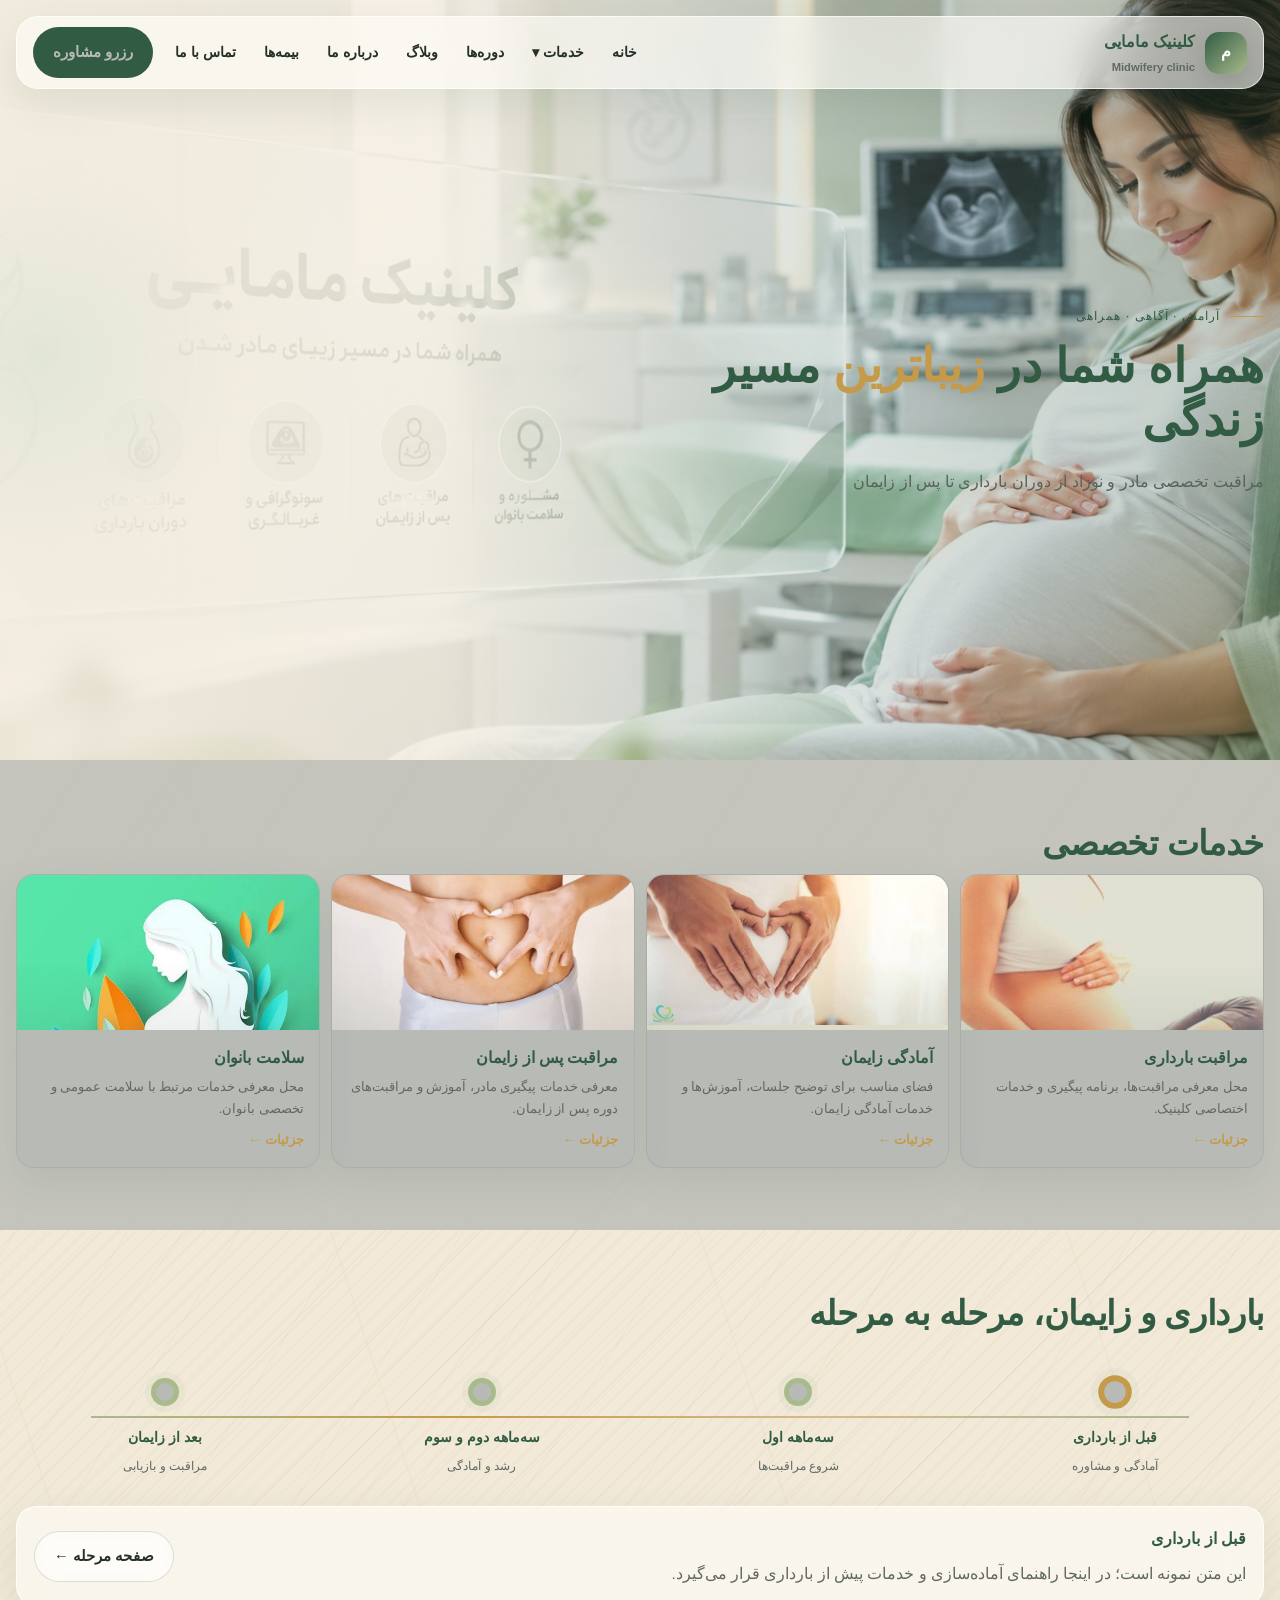
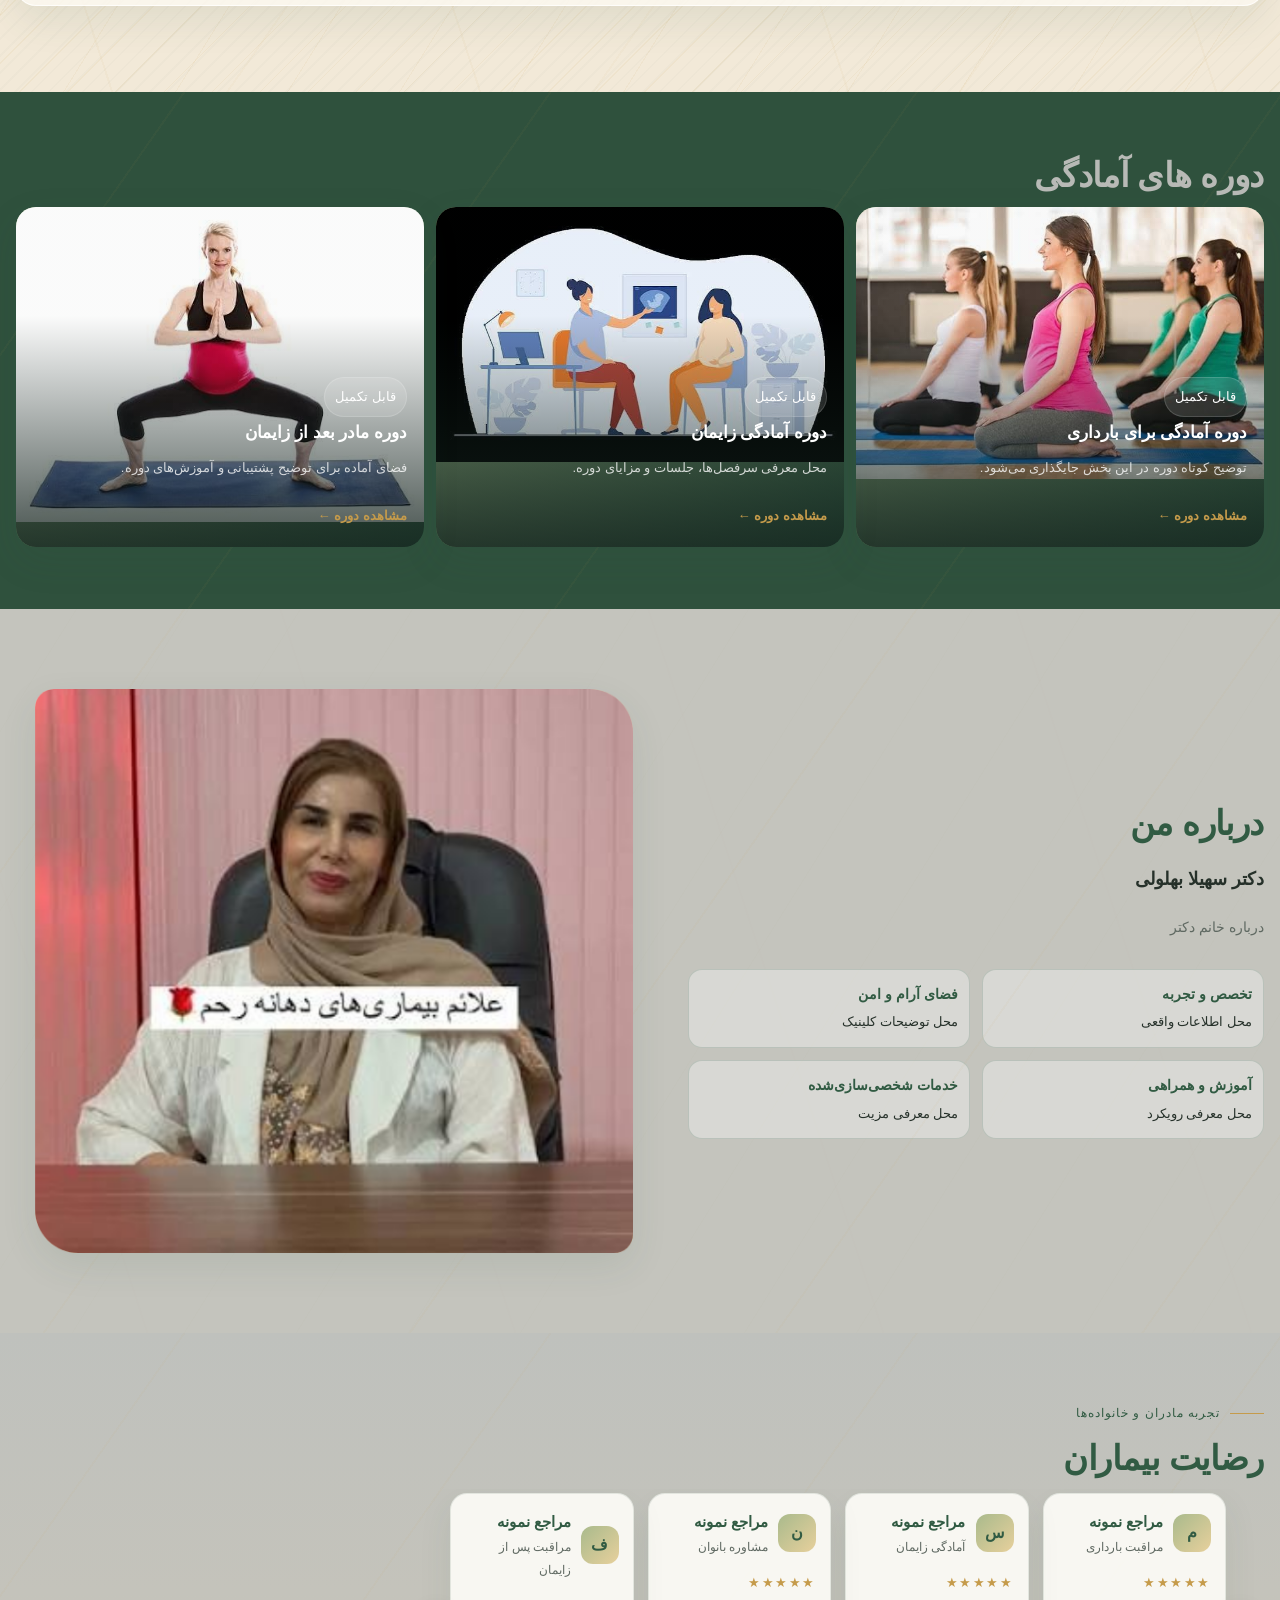
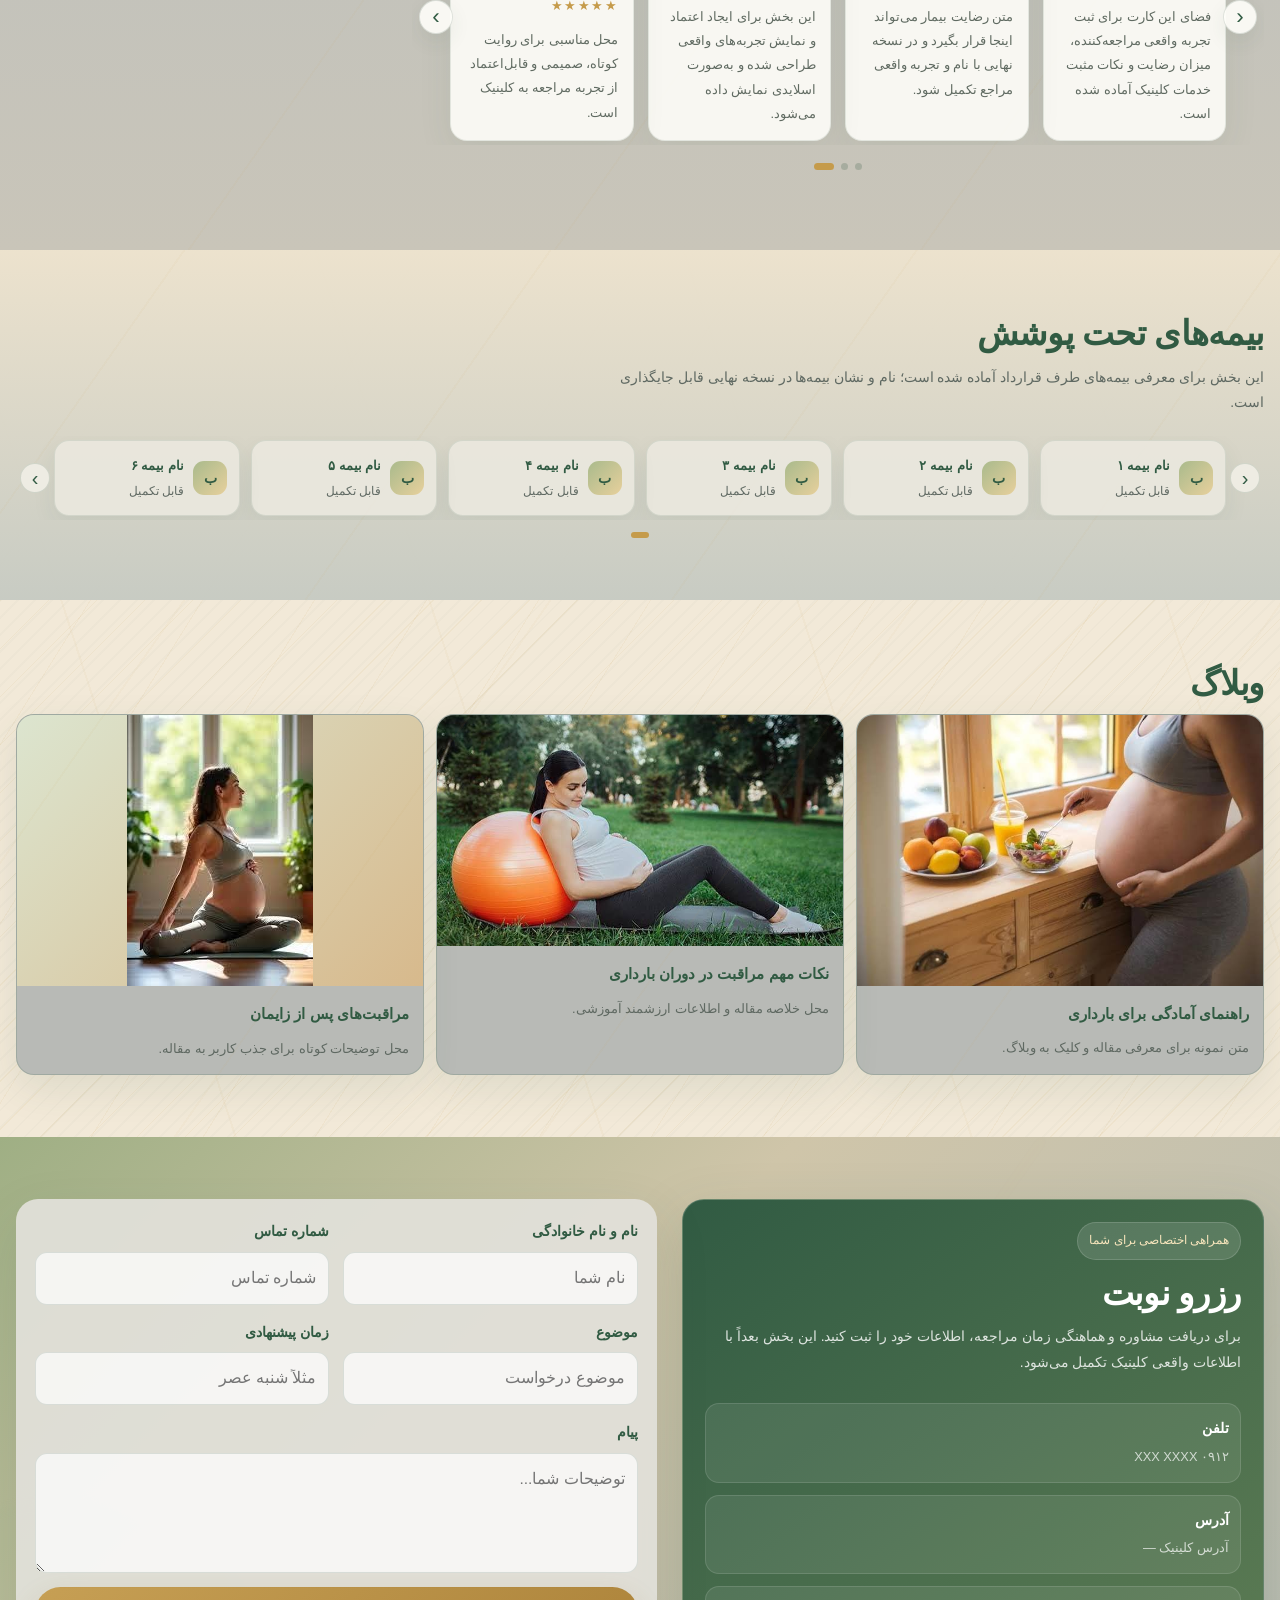
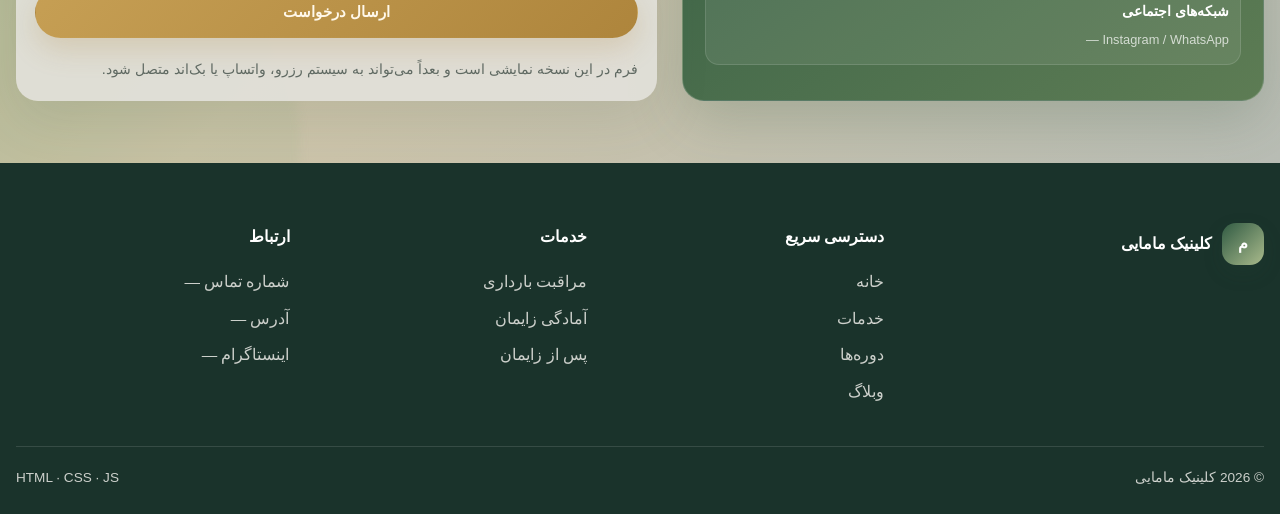
==== index.html @ 62bb9a8d "midwifery-clinic midwifery-clinic" ====
<!doctype html>
<html lang="fa" dir="rtl">
<head>
<meta charset="utf-8">
<meta name="viewport" content="width=device-width, initial-scale=1">
<meta name="theme-color" content="#31553E">
<meta name="description" content="قالب مدرن و ریسپانسیو کلینیک مامایی با HTML، CSS و JavaScript؛ آماده شخصی‌سازی و جایگذاری اطلاعات کلینیک.">
<meta name="robots" content="index,follow">
<link rel="canonical" href="https://sahar-eshghi.github.io/midwifery-clinic/">
<link rel="icon" href="images/hero.jpg" type="image/jpeg">
<link rel="stylesheet" href="assets/css/style.css">
<title>کلینیک مامایی | مراقبت، آموزش و همراهی</title>
</head>
<body>
<a class="skip-link" href="#main">رفتن به محتوای اصلی</a>
<header class="header">
  <div class="container">
    <nav class="nav glass" aria-label="منوی اصلی">
      <a class="brand" href="index.html">
        <span class="brand-mark">م</span>
        <span class="brand-text">کلینیک مامایی<small style="display:block;font-size:.7rem;font-weight:600;color:var(--muted)">Midwifery clinic</small></span>
      </a>
      <button class="mobile-toggle" aria-expanded="false" aria-label="باز کردن منو">☰</button>
      <div class="nav-links">
        <a class="nav-link" href="index.html">خانه</a>
        <div class="nav-item">
          <a class="nav-link" href="services/index.html">خدمات ▾</a>
          <div class="mega-menu glass">
            <div class="mega-grid">
              <div class="mega-col"><h4>مراقبت و مشاوره</h4><a href="services/prenatal.html">مراقبت بارداری</a><a href="services/postpartum.html">مراقبت پس از زایمان</a><a href="services/index.html#consult">مشاوره تخصصی</a></div>
              <div class="mega-col"><h4>آمادگی و سلامت</h4><a href="services/birth.html">آمادگی زایمان</a><a href="services/women.html">سلامت بانوان</a><a href="services/index.html#nutrition">تغذیه و سبک زندگی</a></div>
              <div class="mega-col"><h4>مسیرهای ویژه</h4><a href="services/index.html#classes">کلاس‌های آموزشی</a><a href="services/index.html#online">خدمات آنلاین</a><a href="services/index.html#faq">سؤالات متداول</a></div>
            </div>
          </div>
        </div>
        <a class="nav-link" href="courses/index.html">دوره‌ها</a>
        <a class="nav-link" href="blog/index.html">وبلاگ</a>
        <a class="nav-link" href="#about">درباره ما</a>
        <a class="nav-link" href="#insurance">بیمه‌ها</a>
        <a class="nav-link" href="#contact">تماس با ما</a>
        <a class="btn btn-primary nav-cta" href="#contact">رزرو مشاوره</a>
      </div>
    </nav>
  </div>
</header>

<main id="main">
<section class="hero">
  <div class="hero-background">
    <img src="images/hero.jpg" alt="کلینیک مامایی">
  </div>

  <div class="hero-overlay container">
    <div class="hero-copy">
      <span class="kicker">آرامش · آگاهی · همراهی</span>

      <h1>
        همراه شما در <span>زیباترین</span> مسیر زندگی
      </h1>

      <p>مراقبت تخصصی مادر و نوزاد از دوران بارداری تا پس از زایمان
      </p>
    </div>

    <div class="hero-fantasy">
      <!-- فرم فانتزی سمت چپ -->
    </div>
  </div>
</section>

<section class="section section-cream" id="services">
<div class="container">
  <div class="reveal"><h2 class="section-title">خدمات تخصصی</h2></div>
  <div class="cards-4">
    <a class="service-card reveal" href="services/prenatal.html"><div class="visual"><img class="zoomable" src="images/service-prenatal.jpg" alt="مراقبت بارداری"></div><div class="card-body"><h3>مراقبت بارداری</h3><p>محل معرفی مراقبت‌ها، برنامه پیگیری و خدمات اختصاصی کلینیک.</p><span class="card-arrow">جزئیات ←</span></div></a>
    <a class="service-card reveal" href="services/birth.html"><div class="visual"><img class="zoomable" src="images/service-birth.jpg" alt="آمادگی زایمان"></div><div class="card-body"><h3>آمادگی زایمان</h3><p>فضای مناسب برای توضیح جلسات، آموزش‌ها و خدمات آمادگی زایمان.</p><span class="card-arrow">جزئیات ←</span></div></a>
    <a class="service-card reveal" href="services/postpartum.html"><div class="visual"><img class="zoomable" src="images/service-postpartum.jpg" alt="مراقبت پس از زایمان"></div><div class="card-body"><h3>مراقبت پس از زایمان</h3><p>معرفی خدمات پیگیری مادر، آموزش و مراقبت‌های دوره پس از زایمان.</p><span class="card-arrow">جزئیات ←</span></div></a>
    <a class="service-card reveal" href="services/women.html"><div class="visual"><img class="zoomable" src="images/service-women.jpg" alt="سلامت بانوان"></div><div class="card-body"><h3>سلامت بانوان</h3><p>محل معرفی خدمات مرتبط با سلامت عمومی و تخصصی بانوان.</p><span class="card-arrow">جزئیات ←</span></div></a>
  </div>
</div>
</section>

<section class="section striped" id="journey">
<div class="container">
  <div class="reveal"><h2 class="section-title">بارداری و زایمان، مرحله به مرحله</h2></div>
  <div class="timeline-wrap">
    <div class="timeline-line"></div>
    <div class="timeline">
      <div class="time-step active reveal" data-title="قبل از بارداری" data-text="این متن نمونه است؛ در اینجا راهنمای آماده‌سازی و خدمات پیش از بارداری قرار می‌گیرد." data-href="journey/before.html"><div class="time-dot"></div><h3>قبل از بارداری</h3><p>آمادگی و مشاوره</p></div>
      <div class="time-step reveal" data-title="سه‌ماهه اول" data-text="محل توضیح مراقبت‌های اولیه، برنامه پیگیری و نکات مهم این مرحله." data-href="services/prenatal.html"><div class="time-dot"></div><h3>سه‌ماهه اول</h3><p>شروع مراقبت‌ها</p></div>
      <div class="time-step reveal" data-title="سه‌ماهه دوم و سوم" data-text="محل معرفی مراقبت‌های تکمیلی، آموزش و آماده‌سازی تدریجی برای زایمان." data-href="services/birth.html"><div class="time-dot"></div><h3>سه‌ماهه دوم و سوم</h3><p>رشد و آمادگی</p></div>
      <div class="time-step reveal" data-title="بعد از زایمان" data-text="محل معرفی برنامه پیگیری مادر و مراقبت‌های دوره پس از زایمان." data-href="services/postpartum.html"><div class="time-dot"></div><h3>بعد از زایمان</h3><p>مراقبت و بازیابی</p></div>
    </div>
    <div class="timeline-detail glass">
      <div><h4>قبل از بارداری</h4><p>این متن نمونه است؛ در اینجا راهنمای آماده‌سازی و خدمات پیش از بارداری قرار می‌گیرد.</p></div>
      <a class="btn btn-ghost" href="services/index.html#consult">صفحه مرحله ←</a>
    </div>
  </div>
</div>
</section>

<section class="section section-deep" id="courses">
<div class="container">
  <div class="reveal"><h2 class="section-title">دوره های آمادگی </h2></div>
  <div class="course-grid">
    <a class="course-card reveal" href="courses/pregnancy-prep.html"><div class="course-visual"><img class="zoomable" src="images/course-pregnancy.jpg" alt="دوره آمادگی بارداری"></div><div class="course-content"><span class="course-tag">قابل تکمیل</span><h3>دوره آمادگی برای بارداری</h3><p>توضیح کوتاه دوره در این بخش جایگذاری می‌شود.</p><span class="card-arrow">مشاهده دوره ←</span></div></a>
    <a class="course-card reveal" href="courses/birth-prep.html"><div class="course-visual"><img class="zoomable" src="images/course-birth.jpg" alt="دوره آمادگی زایمان"></div><div class="course-content"><span class="course-tag">قابل تکمیل</span><h3>دوره آمادگی زایمان</h3><p>محل معرفی سرفصل‌ها، جلسات و مزایای دوره.</p><span class="card-arrow">مشاهده دوره ←</span></div></a>
    <a class="course-card reveal" href="courses/postpartum-course.html"><div class="course-visual"><img class="zoomable" src="images/course-postpartum.jpg" alt="دوره بعد از زایمان"></div><div class="course-content"><span class="course-tag">قابل تکمیل</span><h3>دوره مادر بعد از زایمان</h3><p>فضای آماده برای توضیح پشتیبانی و آموزش‌های دوره.</p><span class="card-arrow">مشاهده دوره ←</span></div></a>
  </div>
</div>
</section>

<section class="section section-cream" id="about">
<div class="container about-grid">
  <div class="about-copy reveal">
    <h2 class="section-title">درباره من</h2>
    <h3>دکتر سهیلا بهلولی</h3>
    <p> درباره خانم دکتر</p>
    <div class="about-points">
      <div class="about-point"><strong>تخصص و تجربه</strong><span>محل اطلاعات واقعی</span></div>
      <div class="about-point"><strong>فضای آرام و امن</strong><span>محل توضیحات کلینیک</span></div>
      <div class="about-point"><strong>آموزش و همراهی</strong><span>محل معرفی رویکرد</span></div>
      <div class="about-point"><strong>خدمات شخصی‌سازی‌شده</strong><span>محل معرفی مزیت</span></div>
    </div>
  </div>
  <div class="about-media reveal"><div class="about-image scale-on-scroll"><img src="images/clinic-photo.jpg" alt="تصویر کلینیک مامایی" class="zoomable" style="width:100%;height:100%;object-fit:cover"><span class="placeholder" style="display:none">تصویر درباره ما</span></div></div>
</div>
</section>

<section class="section satisfaction-section" id="satisfaction">
<div class="container">
  <div class="satisfaction-heading reveal">
    <div>
      <span class="kicker">تجربه مادران و خانواده‌ها</span>
      <h2 class="section-title">رضایت بیماران</h2>
  <div class="testimonial-slider" data-autoplay="10000">
    <div class="testimonial-track">
      <article class="testimonial-card reveal"><div class="testimonial-top"><div class="testimonial-avatar">م</div><div><strong>مراجع نمونه</strong><span>مراقبت بارداری</span></div></div><div class="stars" aria-label="۵ از ۵">★★★★★</div><p>فضای این کارت برای ثبت تجربه واقعی مراجعه‌کننده، میزان رضایت و نکات مثبت خدمات کلینیک آماده شده است.</p></article>
      <article class="testimonial-card reveal"><div class="testimonial-top"><div class="testimonial-avatar">س</div><div><strong>مراجع نمونه</strong><span>آمادگی زایمان</span></div></div><div class="stars" aria-label="۵ از ۵">★★★★★</div><p>متن رضایت بیمار می‌تواند اینجا قرار بگیرد و در نسخه نهایی با نام و تجربه واقعی مراجع تکمیل شود.</p></article>
      <article class="testimonial-card reveal"><div class="testimonial-top"><div class="testimonial-avatar">ن</div><div><strong>مراجع نمونه</strong><span>مشاوره بانوان</span></div></div><div class="stars" aria-label="۵ از ۵">★★★★★</div><p>این بخش برای ایجاد اعتماد و نمایش تجربه‌های واقعی طراحی شده و به‌صورت اسلایدی نمایش داده می‌شود.</p></article>
      <article class="testimonial-card reveal"><div class="testimonial-top"><div class="testimonial-avatar">ف</div><div><strong>مراجع نمونه</strong><span>مراقبت پس از زایمان</span></div></div><div class="stars" aria-label="۵ از ۵">★★★★★</div><p>محل مناسبی برای روایت کوتاه، صمیمی و قابل‌اعتماد از تجربه مراجعه به کلینیک است.</p></article>
      <article class="testimonial-card reveal"><div class="testimonial-top"><div class="testimonial-avatar">ر</div><div><strong>مراجع نمونه</strong><span>کلاس آموزشی</span></div></div><div class="stars" aria-label="۵ از ۵">★★★★★</div><p>می‌توان این قسمت را با بازخورد کوتاه مادران، دوره‌های آموزشی و خدمات شخصی‌سازی‌شده تکمیل کرد.</p></article>
      <article class="testimonial-card reveal"><div class="testimonial-top"><div class="testimonial-avatar">ب</div><div><strong>مراجع نمونه</strong><span>سلامت بانوان</span></div></div><div class="stars" aria-label="۵ از ۵">★★★★★</div><p>کادرهای کوچک‌تر باعث می‌شوند چند تجربه در یک ردیف دیده شوند و در فاصله‌های زمانی مشخص جابه‌جا شوند.</p></article>
    </div>
    <button class="slider-control slider-prev" type="button" aria-label="اسلاید قبلی">‹</button>
    <button class="slider-control slider-next" type="button" aria-label="اسلاید بعدی">›</button>
  </div>
  <div class="slider-dots" aria-label="انتخاب اسلاید"></div>
</div>
</section>

<section class="section insurance-section" id="insurance">
<div class="container">
  <div class="reveal"><h2 class="section-title">بیمه‌های تحت پوشش</h2></div>
  <p class="section-lead insurance-lead">این بخش برای معرفی بیمه‌های طرف قرارداد آماده شده است؛ نام و نشان بیمه‌ها در نسخه نهایی قابل جایگذاری است.</p>
  <div class="insurance-slider" data-autoplay="10000">
    <div class="insurance-track">
      <article class="insurance-card reveal"><div class="insurance-icon">ب</div><div><h3>نام بیمه ۱</h3><span>قابل تکمیل</span></div></article>
      <article class="insurance-card reveal"><div class="insurance-icon">ب</div><div><h3>نام بیمه ۲</h3><span>قابل تکمیل</span></div></article>
      <article class="insurance-card reveal"><div class="insurance-icon">ب</div><div><h3>نام بیمه ۳</h3><span>قابل تکمیل</span></div></article>
      <article class="insurance-card reveal"><div class="insurance-icon">ب</div><div><h3>نام بیمه ۴</h3><span>قابل تکمیل</span></div></article>
      <article class="insurance-card reveal"><div class="insurance-icon">ب</div><div><h3>نام بیمه ۵</h3><span>قابل تکمیل</span></div></article>
      <article class="insurance-card reveal"><div class="insurance-icon">ب</div><div><h3>نام بیمه ۶</h3><span>قابل تکمیل</span></div></article>
    </div>
    <button class="insurance-control insurance-prev" type="button" aria-label="بیمه قبلی">‹</button>
    <button class="insurance-control insurance-next" type="button" aria-label="بیمه بعدی">›</button>
  </div>
  <div class="insurance-dots" aria-label="انتخاب اسلاید بیمه‌ها"></div>
</div>
</section>

<section class="section striped" id="blog-preview">
<div class="container">
  <div class="reveal"><h2 class="section-title">وبلاگ</h2></div>
  <div class="blog-grid">
    <a class="blog-card reveal" href="blog/index.html#article-1"><div class="thumb"><img src="images/article-health.jpg" alt="مقاله سلامت" class="zoomable"></div><div class="blog-body"><h3>راهنمای آمادگی برای بارداری</h3><p>متن نمونه برای معرفی مقاله و کلیک به وبلاگ.</p></div></a>
    <a class="blog-card reveal" href="blog/index.html#article-2"><div class="thumb"><img src="images/article-pregnancy.jpg" alt="مقاله بارداری" class="zoomable"></div><div class="blog-body"><h3>نکات مهم مراقبت در دوران بارداری</h3><p>محل خلاصه مقاله و اطلاعات ارزشمند آموزشی.</p></div></a>
    <a class="blog-card reveal" href="blog/index.html#article-3"><div class="thumb"><img src="images/article-postpartum.jpg" alt="مقاله پس از زایمان" class="zoomable"></div><div class="blog-body"><h3>مراقبت‌های پس از زایمان</h3><p>محل توضیحات کوتاه برای جذب کاربر به مقاله.</p></div></a>
  </div>
</div>
</section>

<section class="section section-cream appointment-section" id="contact">
<div class="container contact-grid">
  <div class="contact-card appointment-intro reveal">
    <span class="appointment-kicker">همراهی اختصاصی برای شما</span>
    <h2 class="section-title">رزرو نوبت</h2>
    <p class="appointment-lead">برای دریافت مشاوره و هماهنگی زمان مراجعه، اطلاعات خود را ثبت کنید. این بخش بعداً با اطلاعات واقعی کلینیک تکمیل می‌شود.</p>
    <div class="about-points" style="grid-template-columns:1fr">
      <div class="about-point"><strong>تلفن</strong><span>۰۹۱۲ XXX XXXX</span></div>
      <div class="about-point"><strong>آدرس</strong><span>آدرس کلینیک — </span></div>
      <div class="about-point"><strong>شبکه‌های اجتماعی</strong><span>Instagram / WhatsApp — </span></div>
    </div>
  </div>
  <form class="contact-card appointment-form reveal" action="#" method="post">
    <div class="form-grid">
      <div class="field"><label for="name">نام و نام خانوادگی</label><input id="name" name="name" placeholder="نام شما"></div>
      <div class="field"><label for="phone">شماره تماس</label><input id="phone" name="phone" inputmode="tel" placeholder="شماره تماس"></div>
      <div class="field"><label for="subject">موضوع</label><input id="subject" name="subject" placeholder="موضوع درخواست"></div>
      <div class="field"><label for="time">زمان پیشنهادی</label><input id="time" name="time" placeholder="مثلاً شنبه عصر"></div>
      <div class="field full"><label for="message">پیام</label><textarea id="message" name="message" placeholder="توضیحات شما..."></textarea></div>
      <div class="field full"><button class="btn btn-primary" type="submit">ارسال درخواست</button></div>
    </div>
    <div class="section-note">فرم در این نسخه نمایشی است و بعداً می‌تواند به سیستم رزرو، واتساپ یا بک‌اند متصل شود.</div>
  </form>
</div>
</section>
</main>

<footer class="footer">
  <div class="container">
    <div class="footer-grid">
      <div><div class="brand" style="color:#fff"><span class="brand-mark">م</span><span>کلینیک مامایی</span></div></div>
      <div><h4>دسترسی سریع</h4><a href="index.html">خانه</a><a href="services/index.html">خدمات</a><a href="courses/index.html">دوره‌ها</a><a href="blog/index.html">وبلاگ</a></div>
      <div><h4>خدمات</h4><a href="services/prenatal.html">مراقبت بارداری</a><a href="services/birth.html">آمادگی زایمان</a><a href="services/postpartum.html">پس از زایمان</a></div>
      <div><h4>ارتباط</h4><a href="#contact">شماره تماس — </a><a href="#contact">آدرس — </a><a href="#contact">اینستاگرام — </a></div>
    </div>
    <div class="footer-bottom"><span>© 2026 کلینیک مامایی </span><span>HTML · CSS · JS</span></div>
  </div>
</footer>
<script src="assets/js/main.js"></script>
</body></html>

    <p class="section-lead"
---- assets/css/style.css ----
:root{
  --cream:#f5efe5;
  --cream-2:#fbf8f2;
  --sage:#a9b8a2;
  --sage-2:#d6dfd1;
  --deep:#234338;
  --deep-2:#315548;
  --rose:#d9a7a4;
  --gold:#c9ab78;
  --gold-2:#ead7b4;
  --ink:#23302a;
  --muted:#6a746e;
  --white:#fffdf9;
  --line:rgba(35,67,56,.13);
  --shadow:0 20px 60px rgba(35,67,56,.10);
  --radius:28px;
  --max:1440px;
}
*{box-sizing:border-box}
html{scroll-behavior:smooth}
body{margin:0;font-family:Vazirmatn,Tahoma,Arial,sans-serif;background:var(--cream);color:var(--ink);line-height:1.9;overflow-x:hidden}
a{color:inherit;text-decoration:none}
img{max-width:100%;display:block}
button,input,textarea{font:inherit}
.container{width:min(calc(100% - 32px),var(--max));margin-inline:auto}
.section{padding:110px 0;position:relative}
.section-title{font-size:clamp(2rem,4vw,3.6rem);line-height:1.25;color:var(--deep);margin:0 0 18px;font-weight:800}
.section-lead{max-width:760px;color:var(--muted);font-size:1.05rem;margin:0 0 40px}
.kicker{display:inline-flex;align-items:center;gap:10px;color:var(--deep);font-size:.85rem;letter-spacing:.08em;text-transform:uppercase;margin-bottom:12px}
.kicker:before{content:"";width:34px;height:1px;background:var(--gold)}
.btn{display:inline-flex;align-items:center;justify-content:center;gap:10px;border:1px solid transparent;padding:13px 22px;border-radius:999px;font-weight:700;transition:.35s ease;cursor:pointer}
.btn-primary{background:var(--deep);color:var(--cream-2)}
.btn-primary:hover{transform:translateY(-3px);box-shadow:0 14px 30px rgba(35,67,56,.18)}
.btn-ghost{border-color:var(--line);background:rgba(255,255,255,.4);backdrop-filter:blur(12px)}
.btn-ghost:hover{border-color:var(--gold);transform:translateY(-3px)}
.glass{background:rgba(255,253,249,.62);backdrop-filter:blur(18px);border:1px solid rgba(255,255,255,.7);box-shadow:var(--shadow)}
.header{position:fixed;inset:0 0 auto 0;z-index:1000;padding:16px 0;transition:.35s ease}
.header.scrolled{background:rgba(245,239,229,.84);backdrop-filter:blur(18px);box-shadow:0 10px 35px rgba(35,67,56,.09)}
.nav{display:flex;align-items:center;justify-content:space-between;gap:20px;padding:10px 16px;border-radius:22px}
.brand{display:flex;align-items:center;gap:10px;font-weight:900;color:var(--deep)}
.brand-mark{width:42px;height:42px;border-radius:14px;background:linear-gradient(135deg,var(--deep),var(--sage));display:grid;place-items:center;color:#fff;font-weight:900;box-shadow:0 8px 20px rgba(35,67,56,.16)}
.nav-links{display:flex;align-items:center;gap:4px}
.nav-item{position:relative}
.nav-link{display:flex;align-items:center;gap:6px;padding:10px 13px;border-radius:12px;font-weight:700;font-size:.95rem}
.nav-link:hover{background:rgba(169,184,162,.18)}
.nav-cta{margin-inline-start:6px}
.mobile-toggle{display:none;border:0;background:transparent;font-size:1.7rem;color:var(--deep);cursor:pointer}
.mega-menu{position:absolute;top:calc(100% + 14px);right:0;width:min(760px,90vw);padding:24px;border-radius:24px;opacity:0;visibility:hidden;transform:translateY(-6px);transition:.25s ease}
.nav-item:hover .mega-menu,.nav-item:focus-within .mega-menu{opacity:1;visibility:visible;transform:translateY(0)}
.mega-grid{display:grid;grid-template-columns:repeat(3,1fr);gap:12px}
.mega-col h4{margin:0 0 10px;color:var(--deep);font-size:1rem}
.mega-col a{display:block;padding:8px 10px;border-radius:10px;color:var(--muted)}
.mega-col a:hover{background:var(--sage-2);color:var(--deep)}
.hero{min-height:760px;padding-top:140px;display:flex;align-items:center;position:relative;overflow:hidden}
.hero:before,.hero:after{content:"";position:absolute;border-radius:50%;filter:blur(5px);pointer-events:none}
.hero:before{width:520px;height:520px;left:-160px;top:130px;background:radial-gradient(circle,var(--sage-2),transparent 65%)}
.hero:after{width:420px;height:420px;right:-140px;bottom:-100px;background:radial-gradient(circle,rgba(217,167,164,.35),transparent 66%)}
.hero-grid{display:grid;grid-template-columns:1.1fr .9fr;gap:60px;align-items:center}
.hero-media{min-height:560px;position:relative}
.hero-media-frame{height:100%;min-height:560px;overflow:hidden;border-radius:45px 18px 45px 18px;position:relative;background:
  radial-gradient(circle at 60% 35%,rgba(255,255,255,.75),transparent 30%),
  linear-gradient(145deg,var(--sage-2),var(--cream-2));}
.hero-media-frame:before{content:"";position:absolute;inset:7% 8% 8% 12%;border:1px dashed rgba(35,67,56,.25);border-radius:42% 58% 55% 45%/42% 40% 60% 58%}
.fantasy-shape{position:absolute;width:52%;aspect-ratio:1;border-radius:52% 48% 39% 61%/51% 39% 61% 49%;background:linear-gradient(145deg,rgba(217,167,164,.78),rgba(201,171,120,.45));left:14%;top:21%;transform:rotate(-10deg);box-shadow:0 30px 50px rgba(35,67,56,.12)}
.fantasy-shape:after{content:"تصویر هیرو";position:absolute;inset:24%;display:grid;place-items:center;border:1px solid rgba(35,67,56,.16);border-radius:50%;font-size:1rem;color:var(--deep);background:rgba(255,255,255,.32);backdrop-filter:blur(6px)}
.floating-note{position:absolute;right:-18px;bottom:42px;padding:18px 20px;border-radius:18px;max-width:240px}
.hero-copy h1{font-size:clamp(2.8rem,5vw,5.6rem);line-height:1.15;color:var(--deep);margin:0 0 24px}
.hero-copy h1 span{color:var(--rose)}
.hero-copy p{font-size:1.15rem;color:var(--muted);max-width:650px}
.hero-actions{display:flex;gap:12px;flex-wrap:wrap;margin-top:30px}
.hero-meta{display:grid;grid-template-columns:repeat(3,1fr);gap:14px;margin-top:34px}
.meta{padding:18px;border-radius:18px;background:rgba(255,255,255,.38);border:1px solid rgba(35,67,56,.08)}
.meta strong{display:block;color:var(--deep);font-size:1.05rem}
.meta span{font-size:.86rem;color:var(--muted)}
.section-cream{background:var(--cream-2)}
.section-deep{background:var(--deep);color:var(--cream-2)}
.section-deep .section-title{color:var(--cream-2)}
.section-deep .section-lead{color:rgba(255,253,249,.72)}
.cards-4{display:grid;grid-template-columns:repeat(4,1fr);gap:18px}
.service-card{position:relative;overflow:hidden;border-radius:26px;min-height:390px;background:var(--cream-2);box-shadow:var(--shadow);transition:.45s cubic-bezier(.2,.8,.2,1);border:1px solid rgba(35,67,56,.08)}
.service-card:hover{transform:translateY(-8px)}
.service-card .visual{height:235px;overflow:hidden;background:linear-gradient(145deg,var(--sage-2),var(--cream));position:relative}
.service-card .visual .placeholder{position:absolute;inset:0;display:grid;place-items:center;color:var(--deep);font-weight:800}
.service-card .visual:after{content:"";position:absolute;inset:0;background:linear-gradient(to bottom,transparent 55%,rgba(35,67,56,.08))}
.service-card:hover .visual .zoomable{transform:scale(1.1)}
.zoomable{transition:transform .8s cubic-bezier(.2,.8,.2,1)}
.card-body{padding:22px}
.card-body h3{margin:0 0 8px;font-size:1.25rem;color:var(--deep)}
.card-body p{margin:0;color:var(--muted);font-size:.95rem}
.card-arrow{margin-top:18px;color:var(--gold);font-weight:800;display:inline-flex;gap:8px}
.timeline-wrap{position:relative;padding:35px 0}
.timeline-line{position:absolute;left:6%;right:6%;top:72px;height:2px;background:linear-gradient(90deg,var(--sage),var(--gold),var(--rose),var(--sage))}
.timeline{display:grid;grid-template-columns:repeat(4,1fr);gap:18px;position:relative}
.time-step{position:relative;text-align:center;cursor:pointer}
.time-dot{width:28px;height:28px;border-radius:50%;margin:10px auto 18px;background:var(--cream-2);border:5px solid var(--sage);box-shadow:0 0 0 6px rgba(169,184,162,.12);transition:.3s}
.time-step.active .time-dot{border-color:var(--gold);transform:scale(1.2)}
.time-step h3{color:var(--deep);margin:0;font-size:1.05rem}
.time-step p{color:var(--muted);font-size:.9rem;margin:5px auto 0;max-width:220px}
.timeline-detail{margin-top:28px;border-radius:24px;padding:24px;min-height:130px;display:flex;align-items:center;justify-content:space-between;gap:24px}
.timeline-detail h4{margin:0 0 6px;color:var(--deep);font-size:1.25rem}
.timeline-detail p{margin:0;color:var(--muted)}
.course-grid{display:grid;grid-template-columns:repeat(3,1fr);gap:20px}
.course-card{position:relative;min-height:430px;border-radius:28px;overflow:hidden;background:var(--deep);color:#fff;box-shadow:var(--shadow)}
.course-card .course-visual{position:absolute;inset:0;background:linear-gradient(145deg,var(--sage),var(--deep));}
.course-card .course-visual .placeholder{position:absolute;inset:0;display:grid;place-items:center;color:rgba(255,255,255,.85);font-weight:800}
.course-card .course-visual:after{content:"";position:absolute;inset:0;background:linear-gradient(to top,rgba(18,33,28,.78),rgba(18,33,28,.02) 68%)}
.course-content{position:absolute;inset:auto 0 0 0;padding:26px}
.course-content h3{font-size:1.4rem;margin:0 0 8px}
.course-content p{margin:0 0 16px;color:rgba(255,255,255,.78)}
.course-tag{display:inline-flex;padding:7px 10px;border-radius:999px;background:rgba(255,253,249,.13);border:1px solid rgba(255,255,255,.15);font-size:.8rem}
.about-grid{display:grid;grid-template-columns:.95fr 1.05fr;gap:70px;align-items:center}
.about-media{position:relative}
.about-image{min-height:280px;border-radius:20px 46px 20px 46px;background:linear-gradient(145deg,var(--sage-2),var(--rose));overflow:hidden;box-shadow:var(--shadow);position:relative}
.about-image .placeholder{position:absolute;inset:0;display:grid;place-items:center;color:var(--deep);font-weight:800}
.about-copy{max-width:760px}
.about-copy p{color:var(--muted);font-size:1.05rem}
.about-points{display:grid;grid-template-columns:repeat(2,1fr);gap:12px;margin-top:28px}
.about-point{padding:16px;border-radius:18px;border:1px solid var(--line);background:rgba(255,255,255,.35)}
.about-point strong{display:block;color:var(--deep)}
.striped{background-image:repeating-linear-gradient(135deg,rgba(35,67,56,.025) 0,rgba(35,67,56,.025) 2px,transparent 2px,transparent 12px)}
.blog-grid{display:grid;grid-template-columns:repeat(3,1fr);gap:20px}
.blog-card{background:var(--cream-2);border-radius:24px;overflow:hidden;border:1px solid var(--line);box-shadow:var(--shadow)}
.blog-card .thumb{aspect-ratio:16/9;background:linear-gradient(135deg,var(--sage-2),var(--rose));display:grid;place-items:center;color:var(--deep);font-weight:800}
.blog-body{padding:22px}.blog-body h3{margin:0 0 8px;color:var(--deep)}.blog-body p{margin:0;color:var(--muted)}
.contact-grid{display:grid;grid-template-columns:1fr 1.1fr;gap:25px}
.contact-card{padding:28px;border-radius:28px}
.form-grid{display:grid;grid-template-columns:repeat(2,1fr);gap:14px}
.field{display:flex;flex-direction:column;gap:7px}
.field.full{grid-column:1/-1}
.field label{font-size:.9rem;color:var(--deep);font-weight:700}
.field input,.field textarea{border:1px solid var(--line);background:rgba(255,255,255,.5);padding:14px 15px;border-radius:14px;outline:none}
.field textarea{min-height:150px;resize:vertical}
.footer{background:#1a332b;color:rgba(255,253,249,.78);padding:60px 0 24px}
.footer-grid{display:grid;grid-template-columns:1.3fr 1fr 1fr 1fr;gap:24px}
.footer h4{color:#fff;margin:0 0 12px}.footer a{display:block;padding:4px 0}.footer a:hover{color:#fff}
.footer-bottom{margin-top:35px;padding-top:18px;border-top:1px solid rgba(255,255,255,.12);font-size:.85rem;display:flex;justify-content:space-between;gap:10px;flex-wrap:wrap}
.page-hero{padding:170px 0 80px;background:linear-gradient(180deg,var(--cream-2),var(--cream));}
.page-hero-grid{display:grid;grid-template-columns:1fr .8fr;gap:40px;align-items:end}
.page-hero h1{font-size:clamp(2.4rem,5vw,4.8rem);line-height:1.15;color:var(--deep);margin:0 0 15px}
.page-hero p{color:var(--muted);max-width:760px;font-size:1.06rem}
.page-visual{min-height:260px;border-radius:28px;background:linear-gradient(145deg,var(--sage-2),var(--rose));display:grid;place-items:center;color:var(--deep);font-weight:800;box-shadow:var(--shadow)}
.detail-grid{display:grid;grid-template-columns:repeat(2,1fr);gap:20px}
.detail-card{padding:28px;border-radius:24px}
.faq{display:grid;gap:12px}.faq-item{border:1px solid var(--line);border-radius:18px;background:rgba(255,255,255,.4);overflow:hidden}.faq-q{width:100%;padding:18px 20px;border:0;background:none;text-align:right;font-weight:800;color:var(--deep);cursor:pointer;display:flex;justify-content:space-between}.faq-a{display:none;padding:0 20px 18px;color:var(--muted)}.faq-item.open .faq-a{display:block}
.reveal{opacity:0;transform:translateY(24px);transition:.8s ease}.reveal.visible{opacity:1;transform:none}
.scale-on-scroll{transform:scale(.94);transition:transform .3s ease-out;will-change:transform}
.badge{display:inline-flex;align-items:center;gap:6px;padding:8px 12px;border-radius:999px;background:var(--gold-2);color:var(--deep);font-size:.8rem;font-weight:800}
.section-note{padding:18px 0 0;color:var(--muted);font-size:.9rem}
.skip-link{position:absolute;right:-9999px}.skip-link:focus{right:10px;top:10px;z-index:9999;background:#fff;padding:8px}
@media(max-width:1100px){
  .cards-4{grid-template-columns:repeat(2,1fr)}
  .hero-grid,.about-grid,.page-hero-grid,.contact-grid{grid-template-columns:1fr}
  .hero-media{order:-1}
  .course-grid,.blog-grid{grid-template-columns:repeat(2,1fr)}
  .footer-grid{grid-template-columns:repeat(2,1fr)}
}
@media(max-width:780px){
  .section{padding:78px 0}
  .nav-links{display:none;position:absolute;top:78px;right:16px;left:16px;padding:16px;border-radius:20px;flex-direction:column;align-items:stretch;background:rgba(251,248,242,.96);backdrop-filter:blur(16px);box-shadow:var(--shadow)}
  .nav-links.open{display:flex}
  .mobile-toggle{display:block}
  .nav-item:hover .mega-menu{display:none}
  .nav-cta{margin:8px 0 0}
  .hero{padding-top:120px;min-height:auto}
  .hero-media,.hero-media-frame{min-height:390px}
  .hero-copy h1{font-size:clamp(2.4rem,11vw,4.2rem)}
  .hero-meta{grid-template-columns:1fr}
  .timeline{grid-template-columns:1fr 1fr;gap:24px}
  .timeline-line{display:none}
  .timeline-detail{flex-direction:column;align-items:flex-start}
  .course-grid,.blog-grid,.detail-grid{grid-template-columns:1fr}
  .about-grid{gap:28px}
  .about-image{min-height:390px}
  .about-points,.form-grid{grid-template-columns:1fr}
  .field.full{grid-column:auto}
  .footer-grid{grid-template-columns:1fr}
}
@media(max-width:450px){
  .container{width:min(calc(100% - 22px),var(--max))}
  .nav{padding:8px 12px}
  .brand-text small{display:none}
  .hero-media,.hero-media-frame{min-height:320px}
  .hero-grid{gap:28px}
  .cards-4{grid-template-columns:1fr}
  .service-card{min-height:350px}
  .timeline{grid-template-columns:1fr}
  .page-hero{padding-top:135px}
}


/* ===============================
   User-requested visual refinements
   =============================== */
:root{
  --cream:#F4EDDF;
  --cream-2:#FCF9F2;
  --sage:#A8B88F;
  --sage-2:#DDE5D2;
  --deep:#31553E;
  --deep-2:#416B50;
  --rose:#D7B98C;
  --gold:#C7A15A;
  --gold-2:#E9D5A9;
  --ink:#2D382F;
  --muted:#687268;
  --white:#FFFEFA;
  --line:rgba(49,85,62,.14);
  --shadow:0 18px 50px rgba(49,85,62,.10);
}
body{font-size:15.5px;line-height:1.85}
.section{padding:92px 0}
.section-title{font-size:clamp(1.75rem,3.2vw,3rem);margin-bottom:14px}
.section-lead{font-size:.98rem;margin-bottom:30px}
.kicker{font-size:.78rem}
.nav-link{font-size:.9rem;padding:9px 12px}
.btn{padding:11px 19px;font-size:.92rem}
.hero{min-height:760px;padding:0;display:flex;align-items:stretch;isolation:isolate}
.hero-background{position:absolute;inset:0;z-index:-2;overflow:hidden}
.hero-background:after{content:"";position:absolute;inset:0;background:linear-gradient(90deg,rgba(244,237,223,.95) 0%,rgba(244,237,223,.78) 34%,rgba(49,85,62,.16) 65%,rgba(49,85,62,.30) 100%)}
.hero-background img{width:100%;height:100%;object-fit:cover;object-position:center center}
.hero-overlay{position:relative;z-index:2;width:min(calc(100% - 32px),var(--max));min-height:760px;display:flex;align-items:center;justify-content:flex-start}
.hero-copy{max-width:680px;padding:110px 0 60px}
.hero-copy h1{font-size:clamp(2.35rem,4.2vw,4.7rem);margin-bottom:18px}
.hero-copy h1 span{color:var(--gold)}
.hero-copy p{font-size:1.02rem;color:#58635B;max-width:600px}
.hero-fantasy{display:none}
.hero:before{width:420px;height:420px;left:-170px;top:150px;background:radial-gradient(circle,rgba(221,229,210,.72),transparent 68%)}
.hero:after{width:360px;height:360px;right:-150px;bottom:-120px;background:radial-gradient(circle,rgba(199,161,90,.22),transparent 68%)}
.cards-4{gap:14px}
.service-card{min-height:330px;border-radius:22px}
.service-card .visual{height:190px}
.card-body{padding:17px}
.card-body h3{font-size:1.08rem;margin-bottom:6px}
.card-body p{font-size:.88rem}
.card-arrow{margin-top:12px;font-size:.9rem}
.course-grid,.blog-grid{gap:15px}
.course-card{min-height:390px;border-radius:24px}
.course-content{padding:20px}
.course-content h3{font-size:1.2rem}
.course-content p{font-size:.9rem}
.about-grid{gap:52px}
.about-copy p{font-size:.98rem}
.about-point{padding:13px;border-radius:16px}
.blog-card{border-radius:20px}
.blog-body{padding:17px}
.blog-body h3{font-size:1.08rem}
.blog-body p{font-size:.88rem}
.timeline-detail{border-radius:20px;padding:20px;min-height:110px}
.timeline-detail h4{font-size:1.1rem}
.time-step h3{font-size:.96rem}
.time-step p{font-size:.84rem}
.page-hero{padding:145px 0 65px}
.page-hero h1{font-size:clamp(2.1rem,4.2vw,4.2rem)}
.page-hero p{font-size:.98rem}
.detail-card{padding:22px;border-radius:20px}
.faq-q{padding:15px 17px;font-size:.95rem}
.faq-a{font-size:.9rem}

.appointment-section{position:relative;overflow:hidden;background:
  radial-gradient(circle at 15% 20%,rgba(199,161,90,.24),transparent 28%),
  radial-gradient(circle at 90% 80%,rgba(168,184,143,.34),transparent 30%),
  linear-gradient(135deg,#EFE1C8 0%,#F8F1E5 48%,#DCE6D2 100%)}
.appointment-section:before{content:"";position:absolute;width:420px;height:420px;right:-180px;top:-180px;border-radius:50%;background:rgba(199,161,90,.15);filter:blur(4px);pointer-events:none}
.appointment-section:after{content:"";position:absolute;left:-180px;bottom:-220px;width:480px;height:480px;border-radius:50%;background:rgba(168,184,143,.18);filter:blur(4px);pointer-events:none}
.appointment-intro,.appointment-form{position:relative;z-index:1}
.appointment-intro{padding:30px;border-radius:28px;background:linear-gradient(145deg,rgba(49,85,62,.97),rgba(65,107,80,.94));color:#fff;box-shadow:0 20px 55px rgba(49,85,62,.22);border:1px solid rgba(255,255,255,.18)}
.appointment-intro .section-title{color:#fff}
.appointment-kicker{display:inline-flex;padding:7px 11px;border-radius:999px;background:rgba(255,255,255,.12);border:1px solid rgba(255,255,255,.15);font-size:.78rem;color:#F7E5BC;margin-bottom:12px}
.appointment-lead{margin:0;color:rgba(255,255,255,.82);font-size:.98rem;max-width:560px}
.appointment-intro .about-point{background:rgba(255,255,255,.08);border-color:rgba(255,255,255,.12)}
.appointment-intro .about-point strong{color:#fff}
.appointment-intro .about-point span{color:rgba(255,255,255,.72)}
.appointment-form{padding:24px;border-radius:28px;background:rgba(255,254,250,.82);border-color:rgba(255,255,255,.88);box-shadow:0 20px 55px rgba(49,85,62,.12)}
.appointment-form .btn-primary{width:100%;background:linear-gradient(135deg,#C69F54,#AE853C);color:#fff8ea;box-shadow:0 12px 28px rgba(174,133,60,.22)}
.appointment-form .btn-primary:hover{background:linear-gradient(135deg,#D2AE69,#B88D43);box-shadow:0 16px 34px rgba(174,133,60,.28)}
.appointment-form .field input,.appointment-form .field textarea{background:rgba(255,255,255,.7);border-color:rgba(49,85,62,.15)}
.appointment-form .field input:focus,.appointment-form .field textarea:focus{border-color:var(--gold);box-shadow:0 0 0 4px rgba(199,161,90,.12)}

.satisfaction-section{background:linear-gradient(180deg,#F8F2E7,#F1E9D9);overflow:hidden}
.satisfaction-heading{display:grid;grid-template-columns:1fr .9fr;gap:35px;align-items:end;margin-bottom:26px}
.satisfaction-heading .section-lead{margin:0;max-width:520px}
.testimonial-slider{position:relative;padding:4px 44px;overflow:hidden}
.testimonial-track{display:flex;gap:14px;direction:rtl;transition:transform .65s cubic-bezier(.2,.8,.2,1);will-change:transform}
.testimonial-card{flex:0 0 calc((100% - 42px)/4);min-width:0;padding:18px;border-radius:20px;background:rgba(255,254,250,.88);border:1px solid rgba(49,85,62,.11);box-shadow:0 12px 34px rgba(49,85,62,.08);transition:transform .35s ease,box-shadow .35s ease}
.testimonial-card:hover{transform:translateY(-5px);box-shadow:0 18px 40px rgba(49,85,62,.12)}
.testimonial-top{display:flex;align-items:center;gap:10px}
.testimonial-avatar{width:42px;height:42px;border-radius:14px;background:linear-gradient(135deg,var(--sage),var(--gold-2));display:grid;place-items:center;color:var(--deep);font-weight:900}
.testimonial-top strong{display:block;color:var(--deep);font-size:.94rem}
.testimonial-top span{display:block;color:var(--muted);font-size:.78rem}
.stars{margin-top:12px;color:var(--gold);letter-spacing:.12em;font-size:.8rem}
.testimonial-card p{margin:10px 0 0;color:#606B62;font-size:.86rem;line-height:1.9}
.slider-control{position:absolute;top:50%;transform:translateY(-50%);width:34px;height:34px;border-radius:50%;border:1px solid rgba(49,85,62,.16);background:rgba(255,254,250,.9);color:var(--deep);display:grid;place-items:center;cursor:pointer;box-shadow:0 8px 20px rgba(49,85,62,.08);z-index:3;font-size:1.4rem;line-height:1}
.slider-prev{right:7px}.slider-next{left:7px}
.slider-control:hover{background:var(--gold-2);border-color:var(--gold)}
.slider-dots{display:flex;justify-content:center;gap:7px;margin-top:18px;direction:ltr}
.slider-dot{width:7px;height:7px;border-radius:50%;border:0;background:rgba(49,85,62,.22);padding:0;cursor:pointer;transition:.3s}
.slider-dot.active{width:20px;border-radius:999px;background:var(--gold)}

@media(max-width:1100px){
  .section{padding:82px 0}
  .testimonial-card{flex-basis:calc((100% - 14px)/2)}
  .satisfaction-heading{grid-template-columns:1fr}
}
@media(max-width:780px){
  .section{padding:72px 0}
  .hero{min-height:650px}
  .hero-overlay{min-height:650px}
  .hero-background:after{background:linear-gradient(180deg,rgba(244,237,223,.88) 0%,rgba(244,237,223,.68) 44%,rgba(49,85,62,.35) 100%)}
  .hero-copy{padding:130px 0 50px;max-width:620px}
  .hero-copy h1{font-size:clamp(2.05rem,9vw,3.4rem)}
  .hero-copy p{font-size:.94rem}
  .testimonial-slider{padding-inline:35px}
  .testimonial-card{flex-basis:100%}
  .appointment-intro,.appointment-form{padding:22px}
}
@media(max-width:450px){
  .container{width:min(calc(100% - 22px),var(--max))}
  .hero{min-height:600px}
  .hero-overlay{min-height:600px}
  .hero-copy{padding-top:120px}
  .section-title{font-size:clamp(1.65rem,8vw,2.25rem)}
  .testimonial-slider{padding-inline:30px}
}

/* ===============================
   Latest visual refinements
   =============================== */
:root{
  --cream:#F2E9D8;
  --cream-2:#B8BAB6;
  --sage:#A9BA8C;
  --sage-2:#DCE5CF;
  --deep:#315B43;
  --deep-2:#477254;
  --gold:#C59B4B;
  --gold-2:#E7D09C;
  --ink:#26312A;
  --muted:#5F6962;
  --white:#B8BAB6;
  --line:rgba(49,91,67,.18);
  --shadow:0 14px 38px rgba(49,91,67,.10);
}
body{
  background-color:var(--cream);
  background-image:repeating-linear-gradient(122deg,rgba(197,155,75,.07) 0,rgba(197,155,75,.07) 1px,transparent 1px,transparent 95px),repeating-linear-gradient(72deg,transparent 0,transparent 175px,rgba(197,155,75,.05) 175px,rgba(197,155,75,.05) 177px,transparent 177px,transparent 350px);
}
body::selection{background:rgba(197,155,75,.26)}
h1,h2,h3,h4,h5,h6,.nav-link,.brand,.btn,.kicker,.badge{font-family:Tahoma,Arial,sans-serif}
.section{padding:62px 0}
.section-title{font-size:clamp(1.55rem,2.65vw,2.55rem);margin-bottom:10px;letter-spacing:-.01em}
.page-hero h1{font-size:clamp(1.95rem,3.8vw,4.1rem)}
.hero-copy h1{font-size:clamp(2rem,3.65vw,4.05rem)}
.card-body h3,.course-content h3,.blog-body h3{font-family:Tahoma,Arial,sans-serif}
.section-cream{background:rgba(184,186,182,.78)}
.striped{background-image:repeating-linear-gradient(135deg,rgba(197,155,75,.08) 0,rgba(197,155,75,.08) 1px,transparent 1px,transparent 34px),repeating-linear-gradient(135deg,rgba(35,67,56,.018) 0,rgba(35,67,56,.018) 2px,transparent 2px,transparent 12px)}
.section-deep{background:#2F513D}
.section-deep::before,.section-cream::before,.satisfaction-section::before,.insurance-section::before,.appointment-section::before,.striped::before{content:"";position:absolute;inset:0;pointer-events:none;opacity:.55;background:repeating-linear-gradient(125deg,transparent 0 150px,rgba(197,155,75,.08) 150px 152px,transparent 152px 300px)}
.cards-4{gap:11px}
.service-card{min-height:290px;border-radius:18px}
.service-card .visual{height:155px}
.card-body{padding:13px 15px}
.card-body h3{font-size:.98rem;margin-bottom:4px}
.card-body p{font-size:.8rem;line-height:1.7}
.card-arrow{margin-top:8px;font-size:.82rem}
.course-grid,.blog-grid{gap:12px}
.course-card{min-height:340px;border-radius:20px}
.course-content{padding:17px}
.course-content h3{font-size:1.05rem}
.course-content p{font-size:.82rem}
.about-grid{gap:36px}
.about-image{min-height:420px;border-radius:20px 46px 20px 46px}
.about-image img{transition:transform .8s cubic-bezier(.2,.8,.2,1);transform-origin:center}
.about-image:hover img{transform:scale(1.14) translate3d(-2.5%,-2.5%,0)}
.about-copy p{font-size:.9rem}
.about-point{padding:11px;border-radius:14px}
.about-point strong{font-size:.9rem}.about-point span{font-size:.8rem}
.blog-card{border-radius:18px}.blog-body{padding:14px}.blog-body h3{font-size:.96rem}.blog-body p{font-size:.8rem}
.timeline-wrap{padding:24px 0}.timeline-detail{padding:17px;min-height:95px}.timeline-detail h4{font-size:1rem}.time-step h3{font-size:.88rem}.time-step p{font-size:.78rem}
.contact-card{padding:20px;border-radius:22px}
.appointment-section{background:linear-gradient(135deg,#9FAF84 0%,#CFC5A9 42%,#B9BDB5 100%)}
.appointment-intro{padding:22px;border-radius:22px;background:linear-gradient(145deg,#315B43,#5D7C54)}
.appointment-form{padding:19px;border-radius:22px;background:rgba(226,225,219,.92)}
.appointment-lead{font-size:.87rem}.appointment-kicker{font-size:.72rem}
.field input,.field textarea{padding:11px 12px;border-radius:12px}
.field textarea{min-height:120px}
.testimonial-card{padding:14px;border-radius:17px}.testimonial-card p{font-size:.8rem}.testimonial-avatar{width:38px;height:38px;border-radius:12px}
.satisfaction-section{background:linear-gradient(180deg,#BFC1BD,#C9C5B9)}
.satisfaction-heading{margin-bottom:18px}.testimonial-slider{padding-inline:38px}
.testimonial-card{flex-basis:calc((100% - 42px)/4)}

.insurance-section{background:linear-gradient(180deg,rgba(236,226,205,.96),rgba(198,202,194,.96));overflow:hidden}
.insurance-lead{font-size:.86rem;margin-bottom:20px;max-width:650px}
.insurance-slider{position:relative;padding:4px 38px;overflow:hidden}
.insurance-track{display:flex;gap:11px;direction:rtl;transition:transform .65s cubic-bezier(.2,.8,.2,1);will-change:transform}
.insurance-card{flex:0 0 calc((100% - 55px)/6);min-width:0;padding:13px 12px;border-radius:15px;background:rgba(236,233,224,.86);border:1px solid rgba(49,91,67,.12);box-shadow:0 9px 24px rgba(49,91,67,.07);display:flex;align-items:center;gap:9px;min-height:74px;transition:transform .3s ease,box-shadow .3s ease}
.insurance-card:hover{transform:translateY(-4px);box-shadow:0 13px 28px rgba(49,91,67,.11)}
.insurance-icon{width:34px;height:34px;flex:0 0 34px;border-radius:11px;background:linear-gradient(135deg,var(--sage),var(--gold-2));color:var(--deep);display:grid;place-items:center;font-weight:900;font-size:.85rem}
.insurance-card h3{margin:0;color:var(--deep);font-size:.84rem}.insurance-card span{display:block;margin-top:2px;color:var(--muted);font-size:.72rem}
.insurance-control{position:absolute;top:50%;transform:translateY(-50%);width:30px;height:30px;border-radius:50%;border:1px solid rgba(49,91,67,.16);background:rgba(240,238,230,.93);color:var(--deep);display:grid;place-items:center;cursor:pointer;z-index:3;font-size:1.25rem;line-height:1}
.insurance-prev{right:4px}.insurance-next{left:4px}.insurance-control:hover{background:var(--gold-2);border-color:var(--gold)}
.insurance-dots{display:flex;justify-content:center;gap:6px;margin-top:12px;direction:ltr}.insurance-dot{width:6px;height:6px;border-radius:50%;border:0;background:rgba(49,91,67,.22);padding:0;cursor:pointer;transition:.3s}.insurance-dot.active{width:18px;border-radius:999px;background:var(--gold)}

@media(max-width:1100px){
  .section{padding:54px 0}
  .testimonial-card{flex-basis:calc((100% - 14px)/2)}
  .insurance-card{flex-basis:calc((100% - 33px)/4)}
}
@media(max-width:780px){
  .section{padding:48px 0}
  .section-title{font-size:clamp(1.35rem,5.6vw,2rem)}
  .hero{min-height:610px}.hero-overlay{min-height:610px}
  .hero-copy h1{font-size:clamp(1.75rem,8.2vw,2.95rem)}
  .about-image{min-height:350px}
  .insurance-card{flex-basis:calc((100% - 11px)/2)}
  .insurance-slider{padding-inline:33px}
}
@media(max-width:450px){
  .section{padding:42px 0}
  .hero{min-height:570px}.hero-overlay{min-height:570px}
  .hero-copy h1{font-size:clamp(1.65rem,8.5vw,2.35rem)}
  .insurance-card{flex-basis:100%}
}
/* کاهش ارتفاع عکس سکشن درباره من */
#about .about-image {
    height: 600px !important;
    min-height: 600px !important;
    overflow: hidden;
}

#about .about-image img {
    width: 100% !important;
    height: 100% !important;
    object-fit: contain;
    display: block;
}
@media (max-width: 780px) {
    #about .about-image {
        height: 240px !important;
        min-height: 240px !important;
    }
}

@media (max-width: 450px) {
    #about .about-image {
        height: 210px !important;
        min-height: 210px !important;
    }
}
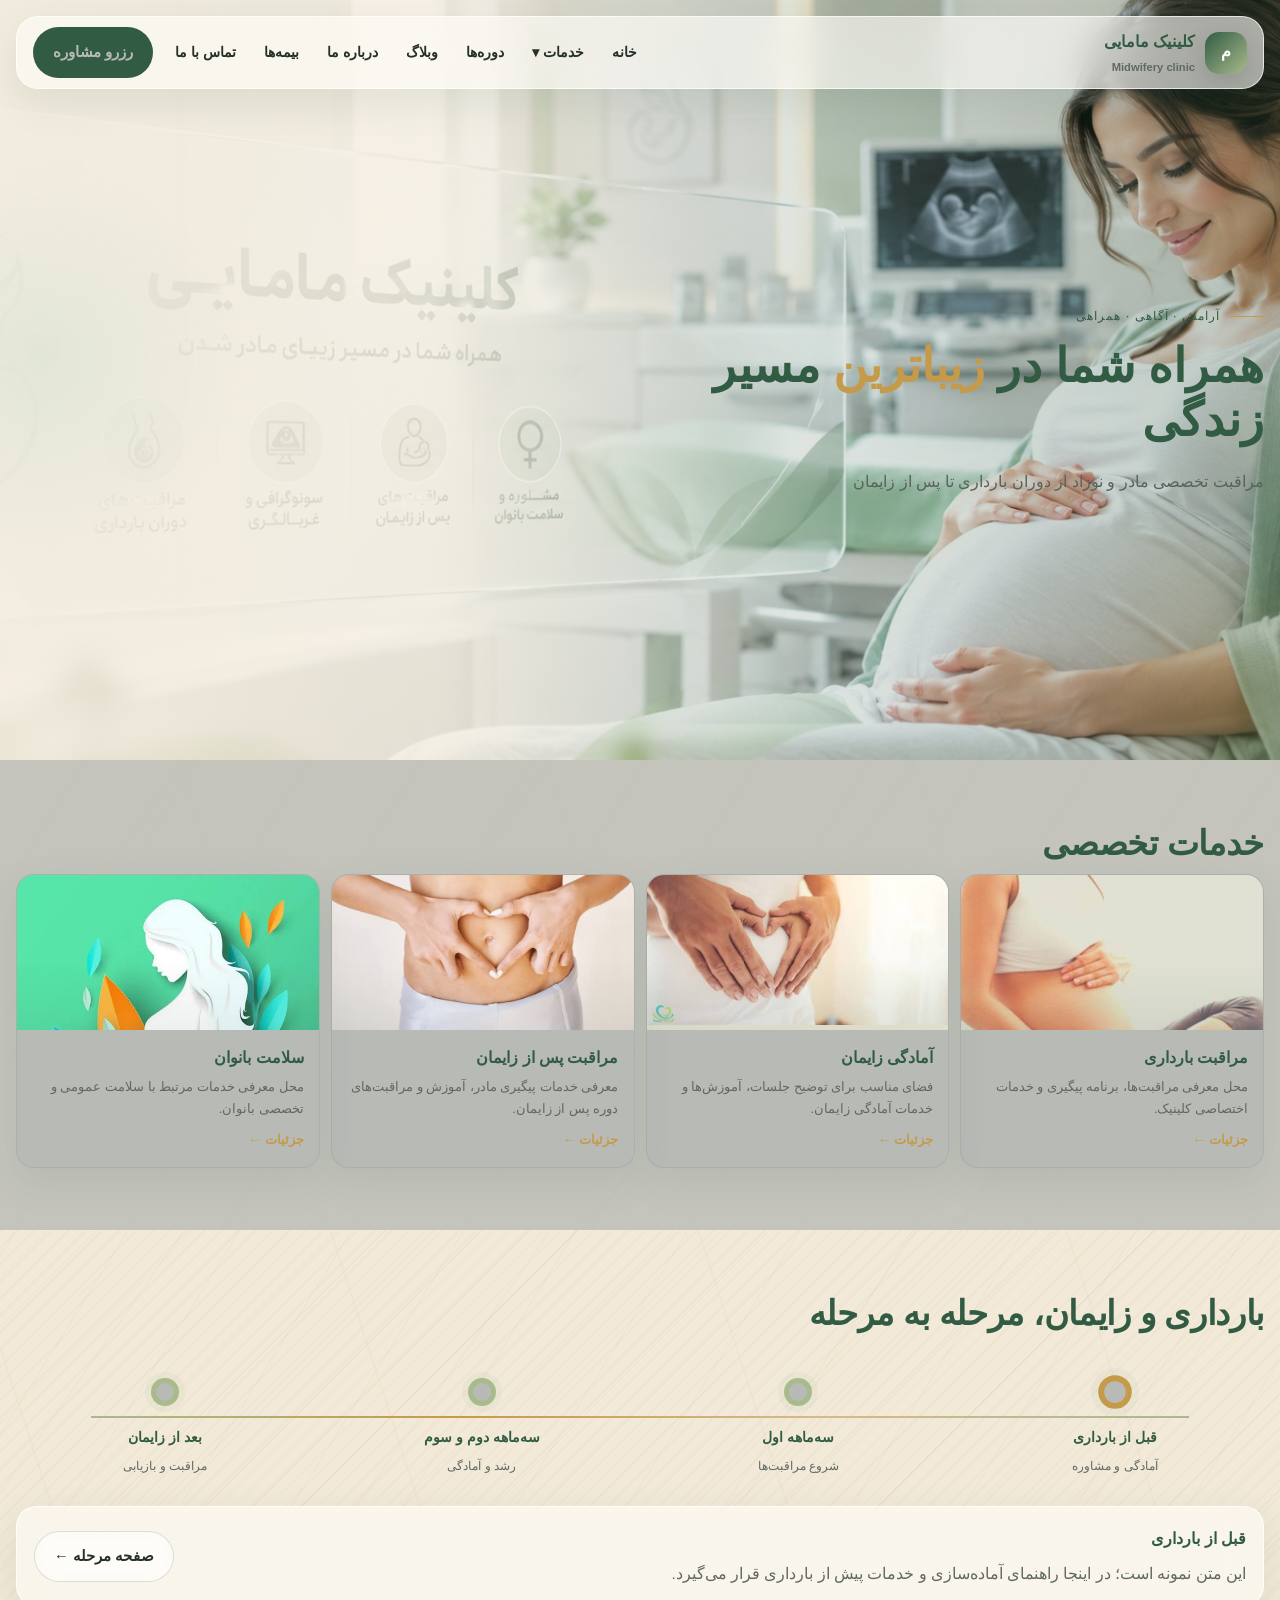
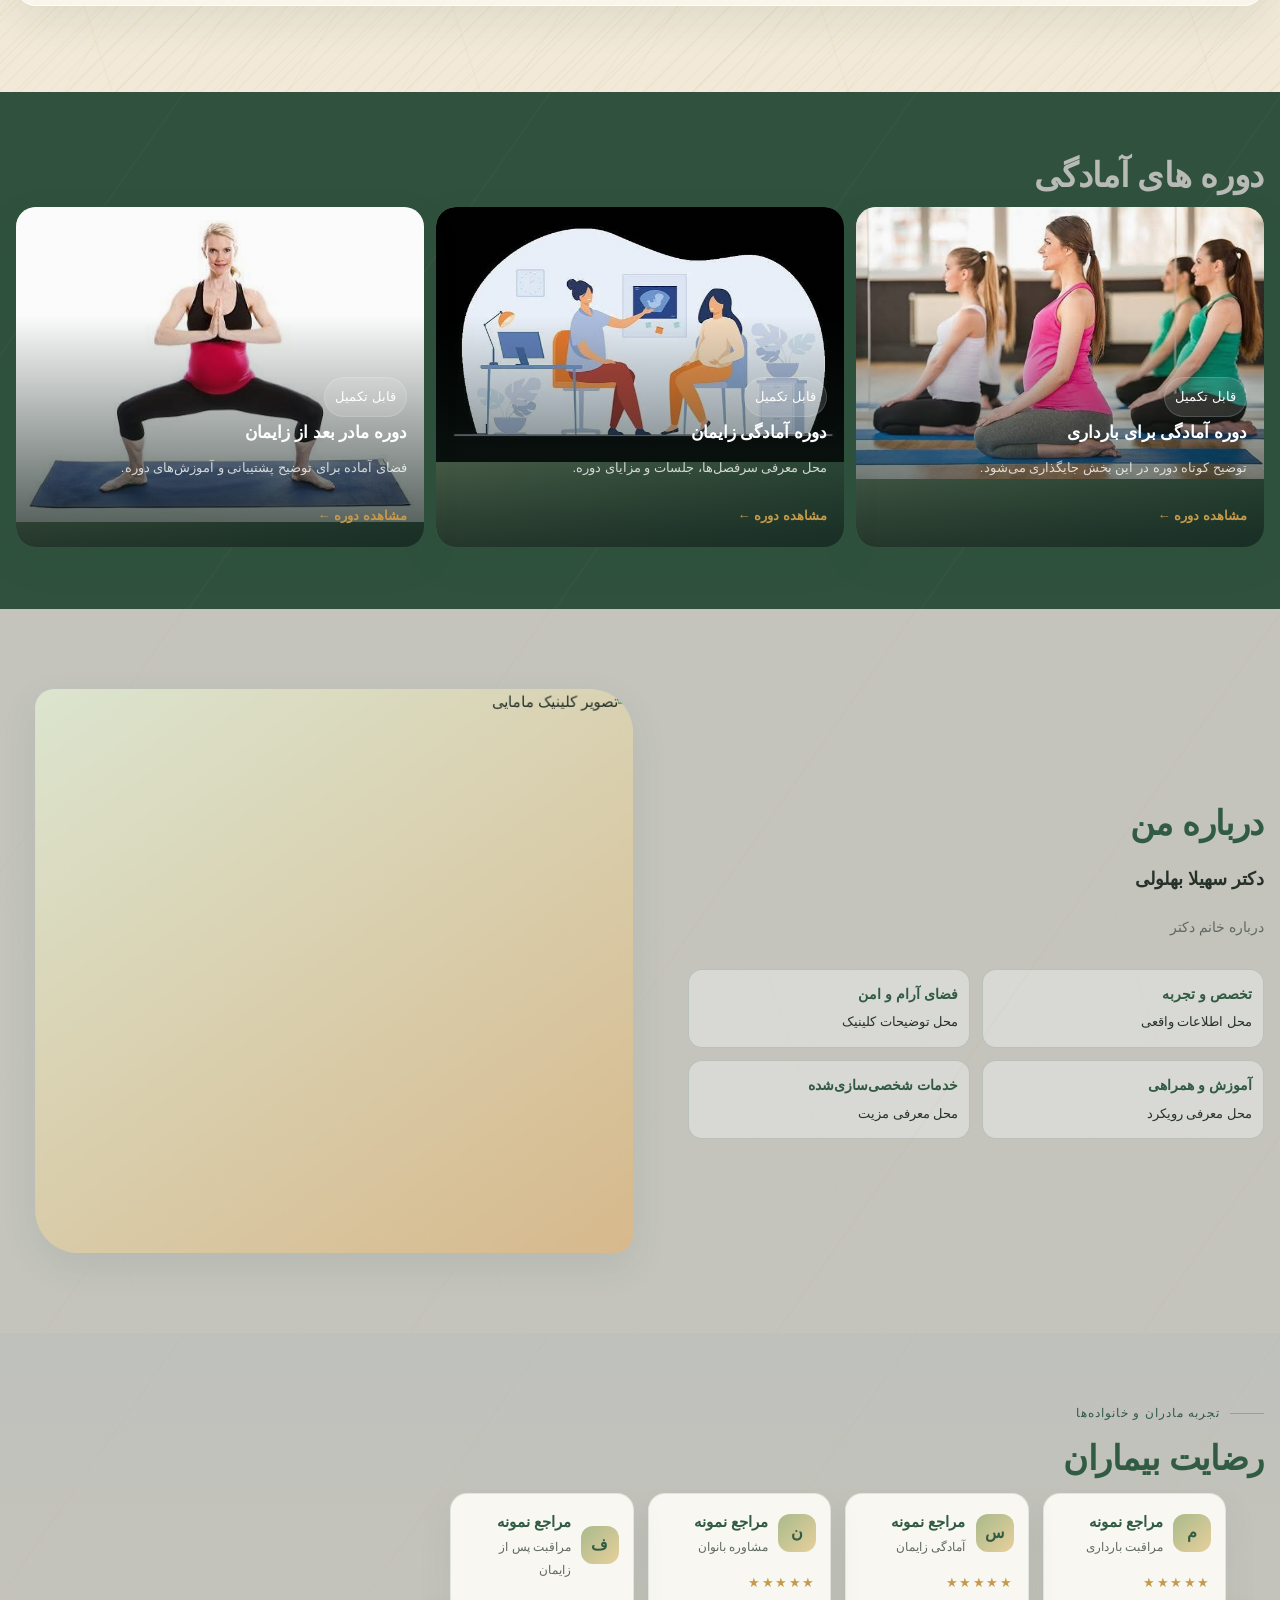
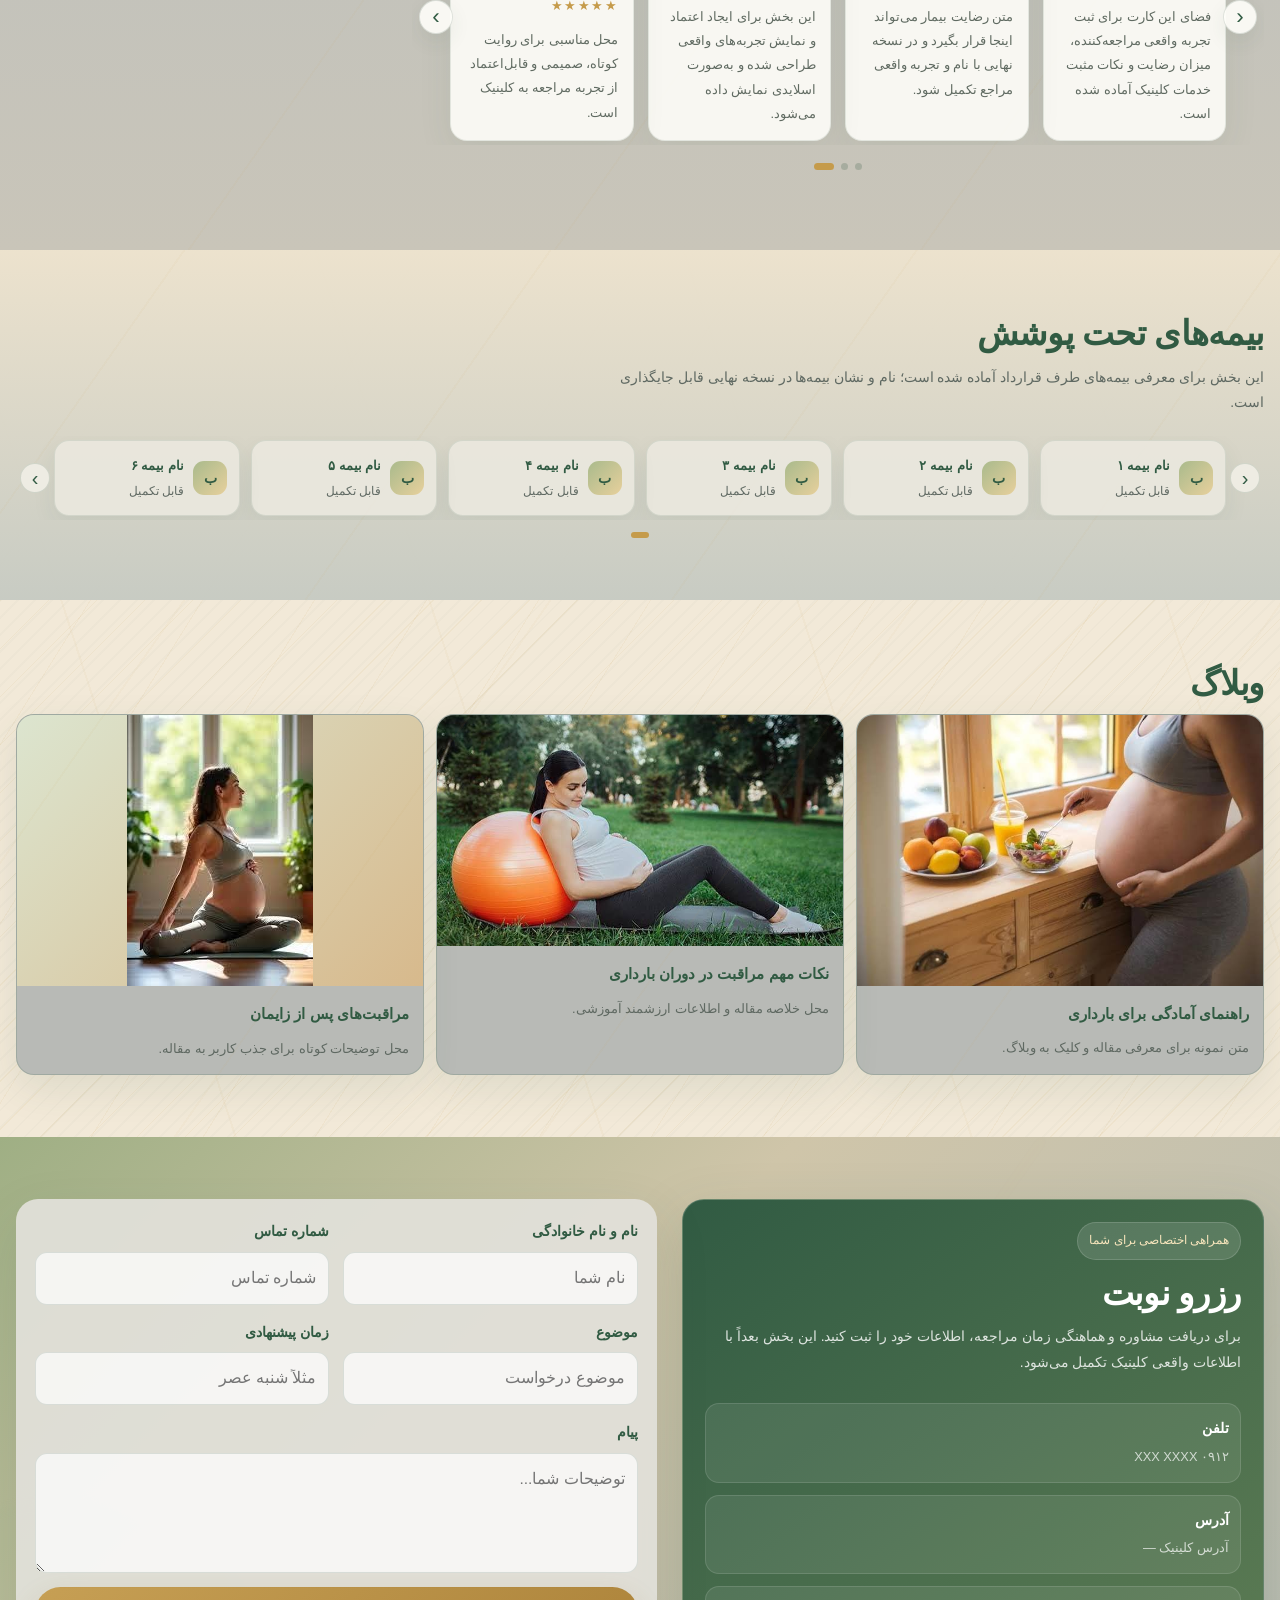
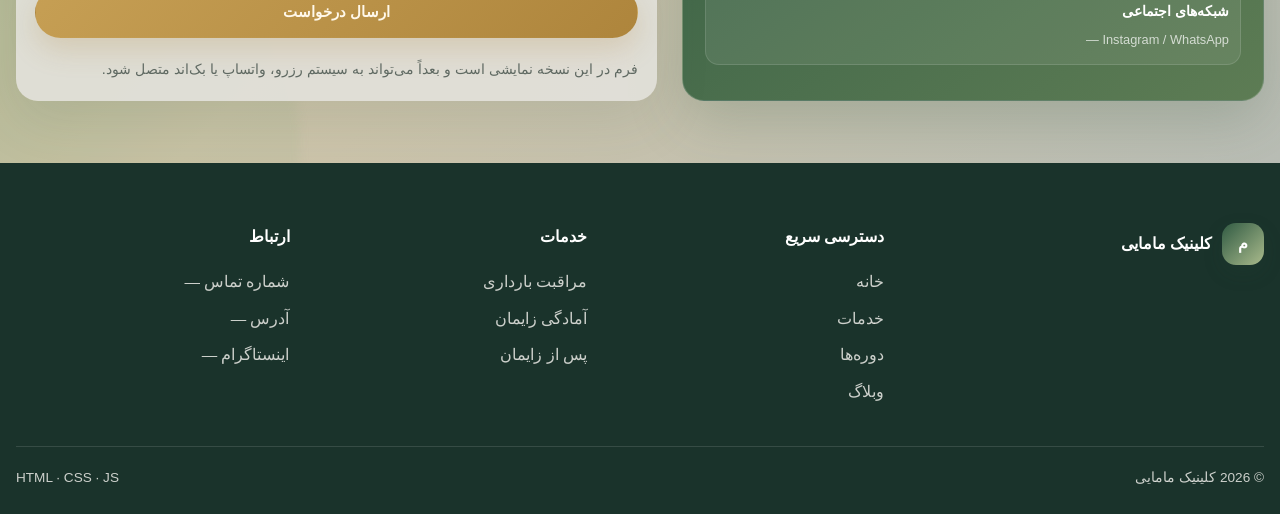
==== commit cac7b292: "Update website content and images" ====
--- a/index.html
+++ b/index.html
@@ -6,8 +6,8 @@
 <meta name="theme-color" content="#31553E">
 <meta name="description" content="قالب مدرن و ریسپانسیو کلینیک مامایی با HTML، CSS و JavaScript؛ آماده شخصی‌سازی و جایگذاری اطلاعات کلینیک.">
 <meta name="robots" content="index,follow">
-<link rel="canonical" href="https://sahar-eshghi.github.io/midwifery-clinic/">
-<link rel="icon" href="images/hero.jpg" type="image/jpeg">
+<link rel="canonical" href="https://example.com/">
+<link rel="icon" href="assets/images/hero.svg" type="image/svg+xml">
 <link rel="stylesheet" href="assets/css/style.css">
 <title>کلینیک مامایی | مراقبت، آموزش و همراهی</title>
 </head>
@@ -72,10 +72,10 @@
 <div class="container">
   <div class="reveal"><h2 class="section-title">خدمات تخصصی</h2></div>
   <div class="cards-4">
-    <a class="service-card reveal" href="services/prenatal.html"><div class="visual"><img class="zoomable" src="images/service-prenatal.jpg" alt="مراقبت بارداری"></div><div class="card-body"><h3>مراقبت بارداری</h3><p>محل معرفی مراقبت‌ها، برنامه پیگیری و خدمات اختصاصی کلینیک.</p><span class="card-arrow">جزئیات ←</span></div></a>
-    <a class="service-card reveal" href="services/birth.html"><div class="visual"><img class="zoomable" src="images/service-birth.jpg" alt="آمادگی زایمان"></div><div class="card-body"><h3>آمادگی زایمان</h3><p>فضای مناسب برای توضیح جلسات، آموزش‌ها و خدمات آمادگی زایمان.</p><span class="card-arrow">جزئیات ←</span></div></a>
-    <a class="service-card reveal" href="services/postpartum.html"><div class="visual"><img class="zoomable" src="images/service-postpartum.jpg" alt="مراقبت پس از زایمان"></div><div class="card-body"><h3>مراقبت پس از زایمان</h3><p>معرفی خدمات پیگیری مادر، آموزش و مراقبت‌های دوره پس از زایمان.</p><span class="card-arrow">جزئیات ←</span></div></a>
-    <a class="service-card reveal" href="services/women.html"><div class="visual"><img class="zoomable" src="images/service-women.jpg" alt="سلامت بانوان"></div><div class="card-body"><h3>سلامت بانوان</h3><p>محل معرفی خدمات مرتبط با سلامت عمومی و تخصصی بانوان.</p><span class="card-arrow">جزئیات ←</span></div></a>
+    <a class="service-card reveal" href="services/prenatal.html"><div class="visual"><img class="zoomable" src="images/images (1).jpg" alt="مراقبت بارداری"></div><div class="card-body"><h3>مراقبت بارداری</h3><p>محل معرفی مراقبت‌ها، برنامه پیگیری و خدمات اختصاصی کلینیک.</p><span class="card-arrow">جزئیات ←</span></div></a>
+    <a class="service-card reveal" href="services/birth.html"><div class="visual"><img class="zoomable" src="images/images (2).jpg" alt="آمادگی زایمان"></div><div class="card-body"><h3>آمادگی زایمان</h3><p>فضای مناسب برای توضیح جلسات، آموزش‌ها و خدمات آمادگی زایمان.</p><span class="card-arrow">جزئیات ←</span></div></a>
+    <a class="service-card reveal" href="services/postpartum.html"><div class="visual"><img class="zoomable" src="images/images (3).jpg" alt="مراقبت پس از زایمان"></div><div class="card-body"><h3>مراقبت پس از زایمان</h3><p>معرفی خدمات پیگیری مادر، آموزش و مراقبت‌های دوره پس از زایمان.</p><span class="card-arrow">جزئیات ←</span></div></a>
+    <a class="service-card reveal" href="services/women.html"><div class="visual"><img class="zoomable" src="images/images (4).jpg" alt="سلامت بانوان"></div><div class="card-body"><h3>سلامت بانوان</h3><p>محل معرفی خدمات مرتبط با سلامت عمومی و تخصصی بانوان.</p><span class="card-arrow">جزئیات ←</span></div></a>
   </div>
 </div>
 </section>
@@ -103,9 +103,9 @@
 <div class="container">
   <div class="reveal"><h2 class="section-title">دوره های آمادگی </h2></div>
   <div class="course-grid">
-    <a class="course-card reveal" href="courses/pregnancy-prep.html"><div class="course-visual"><img class="zoomable" src="images/course-pregnancy.jpg" alt="دوره آمادگی بارداری"></div><div class="course-content"><span class="course-tag">قابل تکمیل</span><h3>دوره آمادگی برای بارداری</h3><p>توضیح کوتاه دوره در این بخش جایگذاری می‌شود.</p><span class="card-arrow">مشاهده دوره ←</span></div></a>
-    <a class="course-card reveal" href="courses/birth-prep.html"><div class="course-visual"><img class="zoomable" src="images/course-birth.jpg" alt="دوره آمادگی زایمان"></div><div class="course-content"><span class="course-tag">قابل تکمیل</span><h3>دوره آمادگی زایمان</h3><p>محل معرفی سرفصل‌ها، جلسات و مزایای دوره.</p><span class="card-arrow">مشاهده دوره ←</span></div></a>
-    <a class="course-card reveal" href="courses/postpartum-course.html"><div class="course-visual"><img class="zoomable" src="images/course-postpartum.jpg" alt="دوره بعد از زایمان"></div><div class="course-content"><span class="course-tag">قابل تکمیل</span><h3>دوره مادر بعد از زایمان</h3><p>فضای آماده برای توضیح پشتیبانی و آموزش‌های دوره.</p><span class="card-arrow">مشاهده دوره ←</span></div></a>
+    <a class="course-card reveal" href="courses/pregnancy-prep.html"><div class="course-visual"><img class="zoomable" src="images/images (5).jpg" alt="دوره آمادگی بارداری"></div><div class="course-content"><span class="course-tag">قابل تکمیل</span><h3>دوره آمادگی برای بارداری</h3><p>توضیح کوتاه دوره در این بخش جایگذاری می‌شود.</p><span class="card-arrow">مشاهده دوره ←</span></div></a>
+    <a class="course-card reveal" href="courses/birth-prep.html"><div class="course-visual"><img class="zoomable" src="images/images (6).jpg" alt="دوره آمادگی زایمان"></div><div class="course-content"><span class="course-tag">قابل تکمیل</span><h3>دوره آمادگی زایمان</h3><p>محل معرفی سرفصل‌ها، جلسات و مزایای دوره.</p><span class="card-arrow">مشاهده دوره ←</span></div></a>
+    <a class="course-card reveal" href="courses/postpartum-course.html"><div class="course-visual"><img class="zoomable" src="images/images (7).jpg" alt="دوره بعد از زایمان"></div><div class="course-content"><span class="course-tag">قابل تکمیل</span><h3>دوره مادر بعد از زایمان</h3><p>فضای آماده برای توضیح پشتیبانی و آموزش‌های دوره.</p><span class="card-arrow">مشاهده دوره ←</span></div></a>
   </div>
 </div>
 </section>
@@ -123,7 +123,7 @@
       <div class="about-point"><strong>خدمات شخصی‌سازی‌شده</strong><span>محل معرفی مزیت</span></div>
     </div>
   </div>
-  <div class="about-media reveal"><div class="about-image scale-on-scroll"><img src="images/clinic-photo.jpg" alt="تصویر کلینیک مامایی" class="zoomable" style="width:100%;height:100%;object-fit:cover"><span class="placeholder" style="display:none">تصویر درباره ما</span></div></div>
+  <div class="about-media reveal"><div class="about-image scale-on-scroll"><img src="" alt="تصویر کلینیک مامایی" class="zoomable" style="width:100%;height:100%;object-fit:cover"><span class="placeholder" style="display:none">تصویر درباره ما</span></div></div>
 </div>
 </section>
 
@@ -173,9 +173,9 @@
 <div class="container">
   <div class="reveal"><h2 class="section-title">وبلاگ</h2></div>
   <div class="blog-grid">
-    <a class="blog-card reveal" href="blog/index.html#article-1"><div class="thumb"><img src="images/article-health.jpg" alt="مقاله سلامت" class="zoomable"></div><div class="blog-body"><h3>راهنمای آمادگی برای بارداری</h3><p>متن نمونه برای معرفی مقاله و کلیک به وبلاگ.</p></div></a>
-    <a class="blog-card reveal" href="blog/index.html#article-2"><div class="thumb"><img src="images/article-pregnancy.jpg" alt="مقاله بارداری" class="zoomable"></div><div class="blog-body"><h3>نکات مهم مراقبت در دوران بارداری</h3><p>محل خلاصه مقاله و اطلاعات ارزشمند آموزشی.</p></div></a>
-    <a class="blog-card reveal" href="blog/index.html#article-3"><div class="thumb"><img src="images/article-postpartum.jpg" alt="مقاله پس از زایمان" class="zoomable"></div><div class="blog-body"><h3>مراقبت‌های پس از زایمان</h3><p>محل توضیحات کوتاه برای جذب کاربر به مقاله.</p></div></a>
+    <a class="blog-card reveal" href="blog/index.html#article-1"><div class="thumb"><img src="images/images (10).jpg" alt="مقاله سلامت" class="zoomable"></div><div class="blog-body"><h3>راهنمای آمادگی برای بارداری</h3><p>متن نمونه برای معرفی مقاله و کلیک به وبلاگ.</p></div></a>
+    <a class="blog-card reveal" href="blog/index.html#article-2"><div class="thumb"><img src="images/images (11).jpg" alt="مقاله بارداری" class="zoomable"></div><div class="blog-body"><h3>نکات مهم مراقبت در دوران بارداری</h3><p>محل خلاصه مقاله و اطلاعات ارزشمند آموزشی.</p></div></a>
+    <a class="blog-card reveal" href="blog/index.html#article-3"><div class="thumb"><img src="images/images (12).jpg" alt="مقاله پس از زایمان" class="zoomable"></div><div class="blog-body"><h3>مراقبت‌های پس از زایمان</h3><p>محل توضیحات کوتاه برای جذب کاربر به مقاله.</p></div></a>
   </div>
 </div>
 </section>
